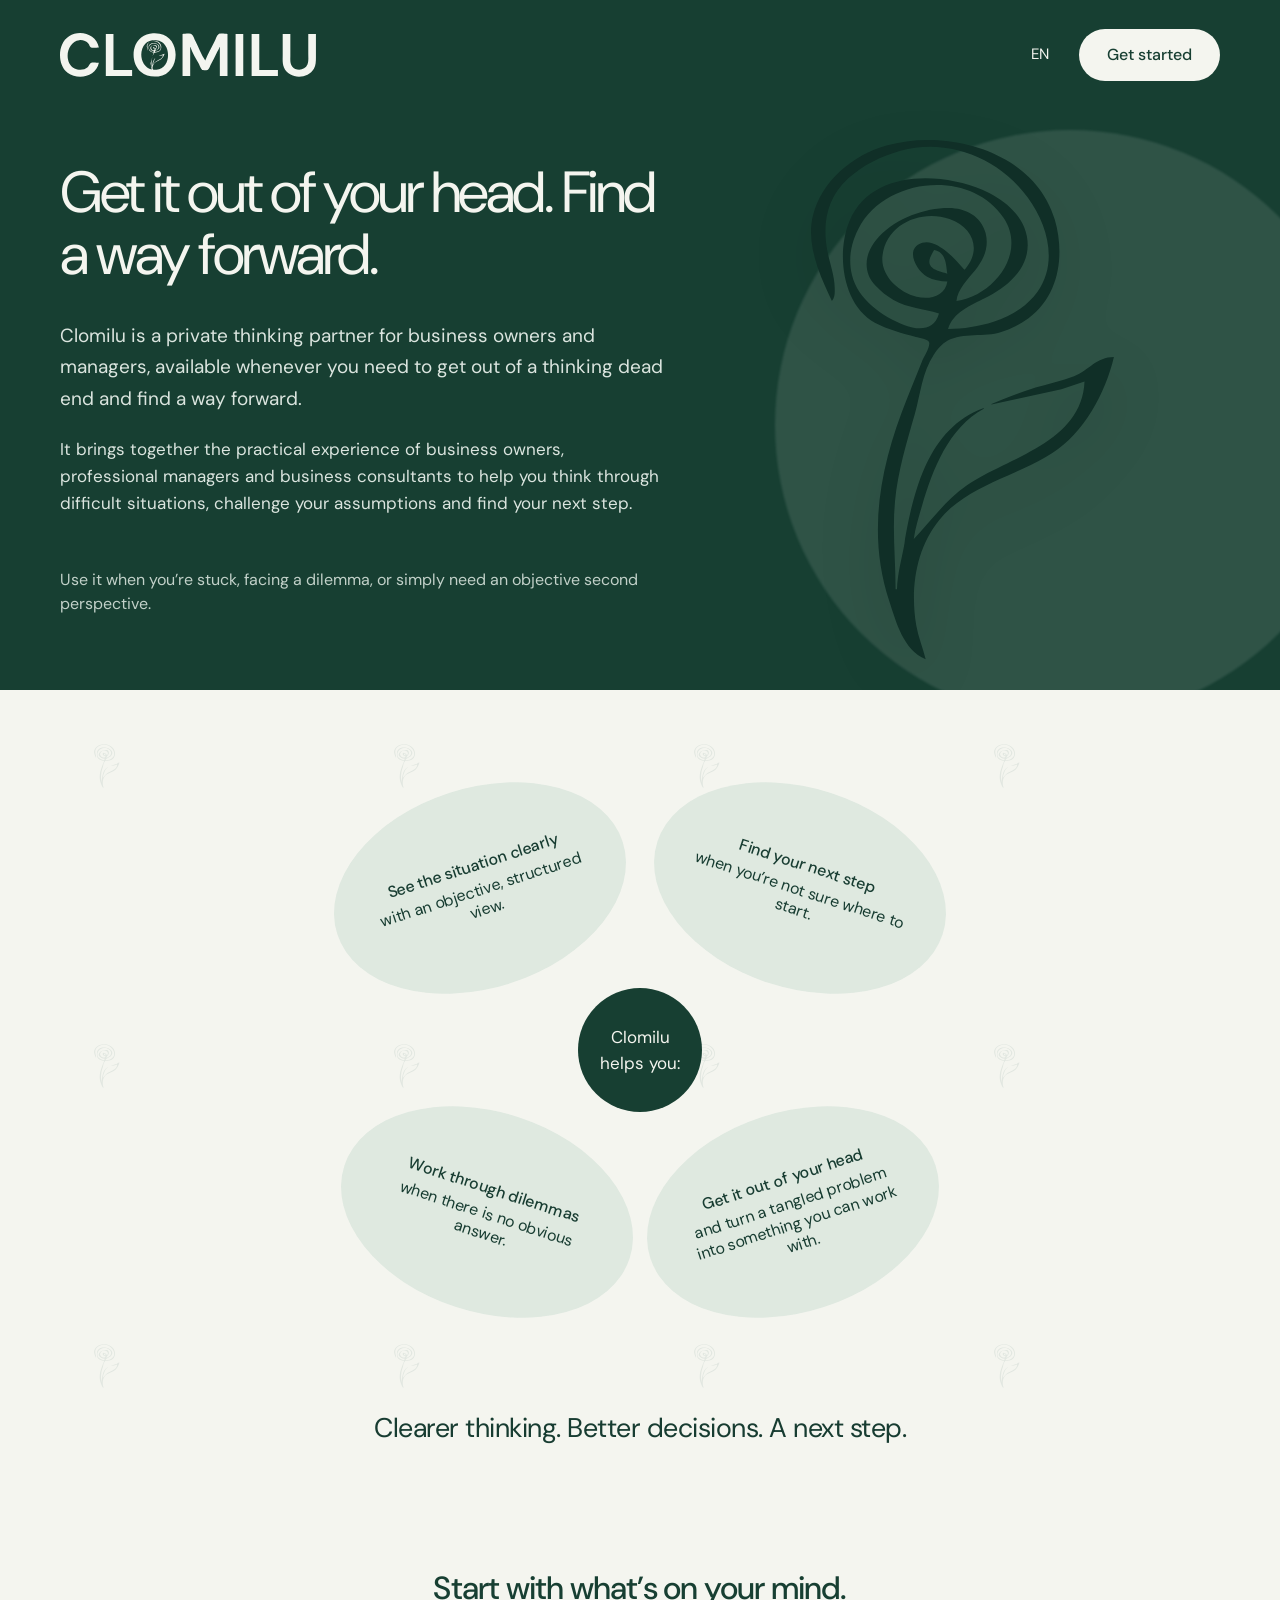
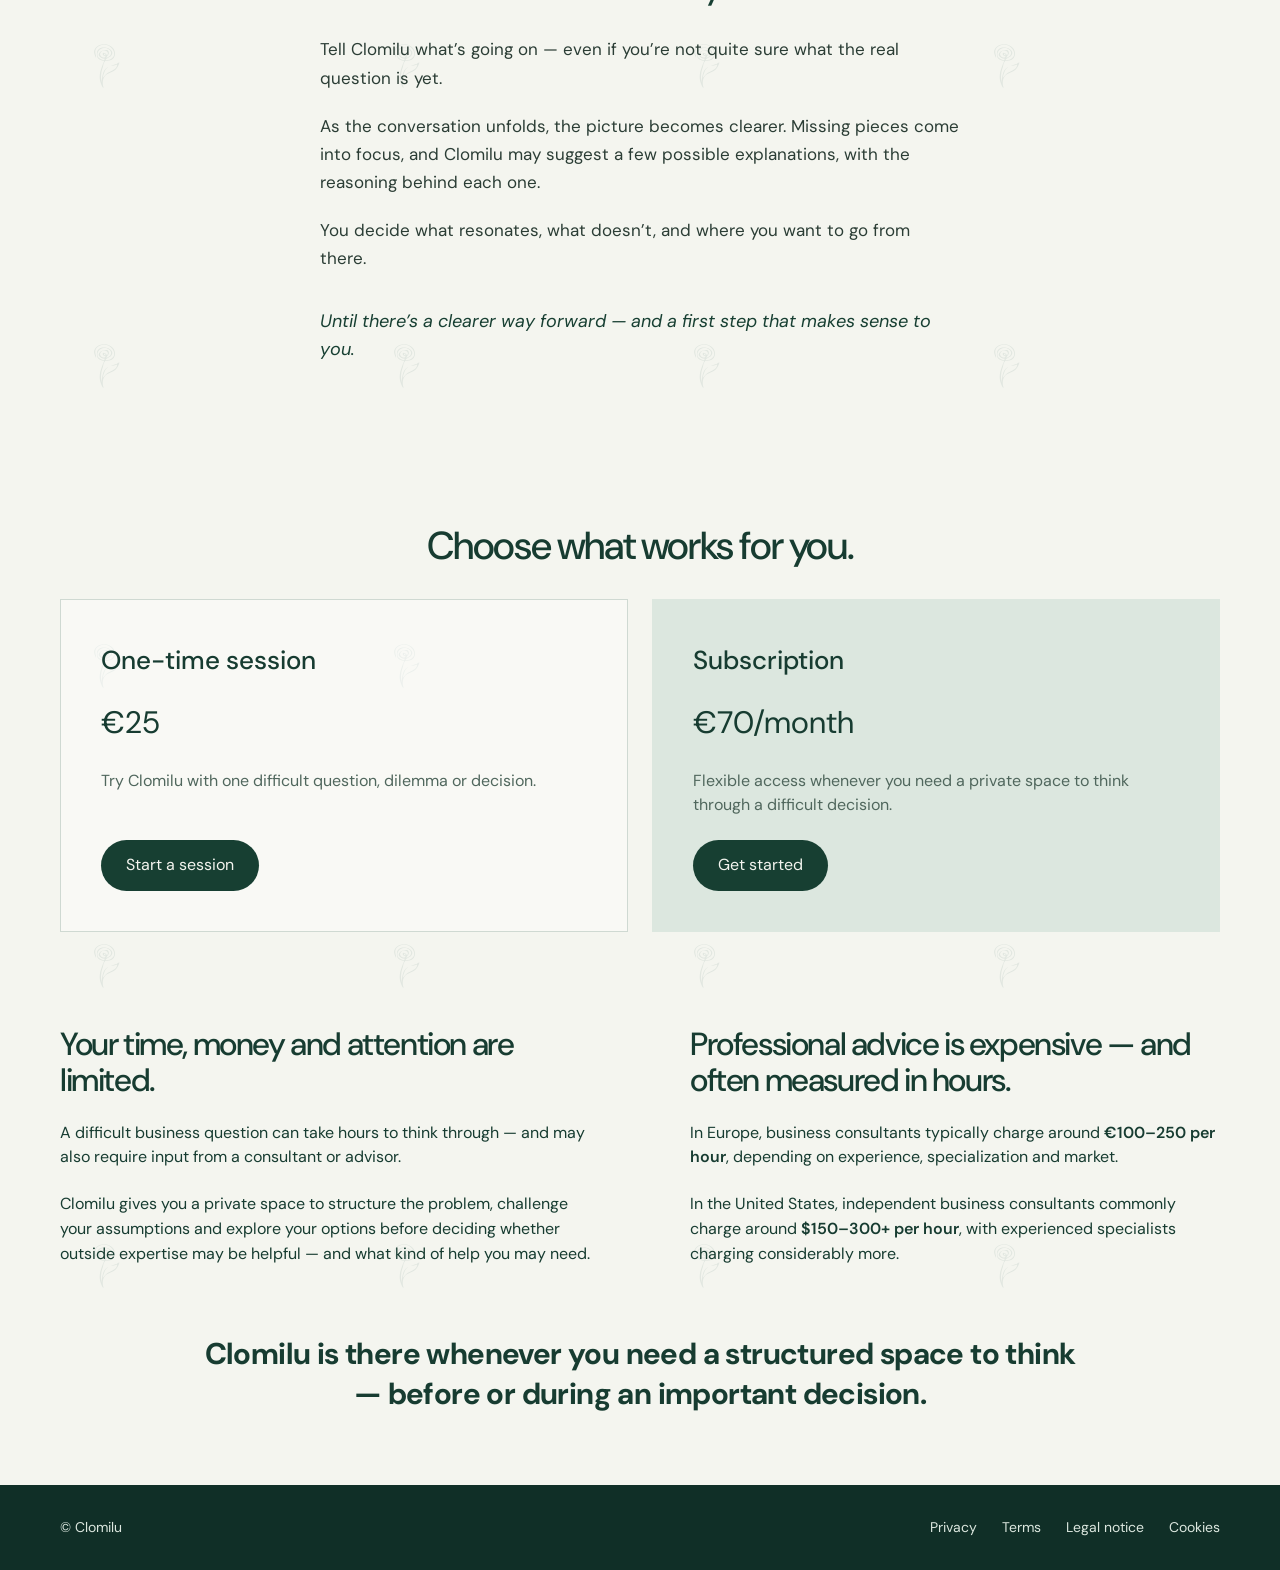
==== index.html @ da3630c1 "Update index.html" ====
<!doctype html>
<html lang="fr">
<head>
<meta charset="utf-8">
<meta name="viewport" content="width=device-width, initial-scale=1">
<title>Clomilu — Sortez-le de votre tête. Trouvez une voie à suivre.</title>
<meta name="description" content="Clomilu est un espace de réflexion privé pour les dirigeants et managers.">
<link rel="stylesheet" href="styles.css">
<script src="supabase.js" defer></script>
<script src="translations.js" defer></script>
<script src="main.js" defer></script>
</head>
<body>

<section class="hero">
  <div class="container">
    <nav>
      <a href="index.html" class="logo" aria-label="Clomilu">
        <img src="logo.svg" alt="Clomilu">
      </a>
      <div class="nav-right">
        <div class="language-switcher">
          <button class="lang-current" type="button" aria-expanded="false" aria-haspopup="true">FR</button>
          <div class="lang-menu">
            <button type="button" data-lang="fr">FR</button>
            <button type="button" data-lang="en">EN</button>
            <button type="button" data-lang="es">ES</button>
            <button type="button" data-lang="ru">RU</button>
          </div>
        </div>
        <a class="cta" href="login.html" data-i18n="nav.cta" data-auth-cta>Commencer</a>
      </div>
    </nav>

    <div class="hero-grid">
      <div class="hero-copy">
        <h1 data-i18n="hero.title">Sortez-le de votre tête.<br>Trouvez une voie à suivre.</h1>
        <p class="lead" data-i18n="hero.lead">Clomilu est un espace de réflexion privé pour les dirigeants et managers, disponible chaque fois que vous avez besoin de sortir d’une impasse et de trouver comment avancer.</p>
        <p class="body" data-i18n="hero.body">Il réunit l’expérience pratique de dirigeants, de managers professionnels et de consultants en entreprise pour vous aider à réfléchir à des situations difficiles, à remettre en question vos hypothèses et à identifier votre prochaine étape.</p>
        <p class="small" data-i18n="hero.small">Utilisez-le lorsque vous êtes bloqué, face à un dilemme ou avez simplement besoin d’un second point de vue objectif.</p>
      </div>
      <div class="hero-art">
        <img class="flower-hero" src="flower-hero.svg" alt="" aria-hidden="true">
      </div>
    </div>
  </div>
</section>

<main class="light">
  <section class="section">
    <div class="container intro-grid">
      <div class="flower-wheel">
        <div class="flower-wheel">
          <div class="center" data-i18n="helps.center">Clomilu <br>vous aide à :</div>
            <div class="petal p1"><strong data-i18n="helps.clear.title">Voir clairement la situation</strong><span data-i18n="helps.clear.text">avec une approche objective et structurée.</span></div>
            <div class="petal p2"><strong data-i18n="helps.next.title">Trouver votre prochaine étape</strong><span data-i18n="helps.next.text">lorsque vous ne savez pas par où commencer.</span></div>
            <div class="petal p3"><strong data-i18n="helps.dilemmas.title">Réfléchir à vos dilemmes</strong><span data-i18n="helps.dilemmas.text">lorsqu’il n’y a pas de réponse évidente.</span></div>
            <div class="petal p4"><strong data-i18n="helps.head.title">Sortir le problème de votre tête</strong><span data-i18n="helps.head.text">et transformer une situation confuse en quelque chose sur lequel vous pouvez travailler.</span></div>
          </div>
    </div>
  </section>

  <div class="container statement">
    <p data-i18n="statement">Une réflexion plus claire. De meilleures décisions. Une prochaine étape.</p>
  </div>

    <section class="section about-product">
    <div class="container">
      <h2 data-i18n="about.title">Commencez par ce que vous avez en tête.</h2>
      <p data-i18n="about.p1">Dites à Clomilu ce qui vous trotte dans la tête — même si vous ne savez pas encore très bien quelle est la vraie question.</p>
      <p data-i18n="about.p2">Au fil de la conversation, la situation devient plus claire. Les éléments qui manquent prennent leur place, et Clomilu peut proposer quelques explications possibles, en vous montrant le raisonnement qui se cache derrière chacune.</p>
      <p data-i18n="about.p3">Vous décidez de ce qui vous parle, de ce qui ne vous parle pas, et de la direction que vous souhaitez prendre.</p>
      <p class="about-final" data-i18n="about.final">Jusqu’à ce qu’une voie plus claire se dessine — avec une première étape qui vous semble juste.</p>
    </div>
  </section>

  <section class="section pricing" id="pricing">
    <div class="container">
      <h2 data-i18n="pricing.title">Choisissez ce qui vous convient.</h2>
      <div class="pricing-grid">
        <article class="plan">
          <h3 data-i18n="pricing.one.title">Session unique</h3>
          <div class="price" data-i18n="pricing.one.price">25 €</div>
          <p data-i18n="pricing.one.text">Essayez Clomilu avec une question, un dilemme ou une décision qui vous préoccupe.</p>
          <a class="button" href="login.html?plan=one-time" data-i18n="pricing.one.button">Commencer un session</a>
        </article>
        <article class="plan featured">
          <h3 data-i18n="pricing.sub.title">Abonnement</h3>
          <div class="price" data-i18n="pricing.sub.price">70 €/mois</div>
          <p data-i18n="pricing.sub.text">Un accès flexible, chaque fois que vous avez besoin d’un espace privé pour réfléchir à une décision difficile.</p>
          <a class="button" href="login.html?plan=subscription" data-i18n="pricing.sub.button">Commencer</a>
        </article>
      </div>
    </div>
  </section>

  <section class="economics">
    <div class="container econ-grid">
      <div class="econ-copy">
        <h2 data-i18n="economics.time.title">Votre temps, votre argent et votre attention sont limités.</h2>
        <p data-i18n="economics.time.p1">Une question professionnelle difficile peut prendre des heures à résoudre — et nécessiter également l’avis d’un consultant ou d’un conseiller.</p>
        <p data-i18n="economics.time.p2">Clomilu vous offre un espace privé pour structurer le problème, remettre en question vos hypothèses et explorer vos options avant de décider si une expertise extérieure peut être utile — et de quel type d’aide vous pourriez avoir besoin.</p>
      </div>
      <div class="econ-copy">
        <h2 data-i18n="economics.advice.title">Les conseils professionnels sont coûteux — et souvent facturés à l’heure.</h2>
        <p data-i18n="economics.advice.p1">En Europe, les consultants en entreprise facturent généralement entre <strong>100 et 250 € de l’heure</strong>, selon leur expérience, leur spécialisation et leur marché.</p>
        <p data-i18n="economics.advice.p2">Aux États-Unis, les consultants indépendants facturent couramment <strong>150 à 300 $ ou plus de l’heure</strong>, les spécialistes expérimentés pouvant pratiquer des tarifs sensiblement plus élevés.</p>
      </div>
    </div>
  </section>

  <div class="container closing-statement">
    <p><strong data-i18n="closing">Clomilu est là chaque fois que vous avez besoin d’un espace structuré pour réfléchir — avant ou pendant une décision importante.</strong></p>
  </div>
</main>

<footer>
  <div class="container footer-row">
    <div>© Clomilu</div>
    <div class="footer-links">
      <a href="privacy.html" data-i18n="footer.privacy">Confidentialité</a>
      <a href="terms.html" data-i18n="footer.terms">Conditions</a>
      <a href="legal.html" data-i18n="footer.legal">Mentions légales</a>
      <a href="cookies.html" data-i18n="footer.cookies">Cookies</a>
</div>
  </div>
</footer>

</body>
</html>
---- styles.css ----
@import url('https://fonts.googleapis.com/css2?family=DM+Sans:wght@400;500;600&display=swap');

:root{
  --forest:#173f32;
  --forest-deep:#102f27;
  --ink:#173c31;
  --muted:#61776d;
  --paper:#f4f5ef;
  --soft:#dce7df;
  --line:#cfd9d2;
  --white:#fff;
}

*{box-sizing:border-box}
html{scroll-behavior:smooth}
body{
  margin:0;
  color:var(--ink);
  background:var(--paper);
  font-family:"DM Sans",system-ui,sans-serif;
  font-size:16px;
  line-height:1.55;
}
a{color:inherit;text-decoration:none}
.container{width:min(1160px,calc(100% - 64px));margin:auto}

/* ---- Фоновый принт из цветочков ---- */
.light{
  position:relative;
  overflow:hidden;
}
.light:before{
  content:"";
  position:absolute; inset:0;
  pointer-events:none;
  opacity:.5;
  background-image:url("flower-pattern.svg");
  background-repeat:repeat;
  background-size:300px 300px;
  background-position:0 0;
}
.light > *{position:relative;z-index:1}

/* ---- HERO ---- */
.hero{
  min-height:690px;
  color:#f4f5ef;
  background:var(--forest);
  position:relative;
  overflow:hidden;
}
.hero:after{
  content:"";
  position:absolute;
  width:590px;height:590px;
  right:-85px;top:130px;
  border-radius:50%;
  background:rgba(220,231,223,.12);
  filter:blur(1px);
}

nav{
  height:110px;
  display:flex;
  align-items:center;
  justify-content:space-between;
}

/* ---- Логотип (PNG) ---- */
.logo{
  display:inline-flex;
  align-items:center;
  height:44px;                        
}
.logo img{
  height:100%;
  width:auto;
  display:block;
}

.nav-right{display:flex;align-items:center;gap:28px}
.language-switcher{position:relative}
.lang-current{
  border:0;
  background:transparent;
  color:inherit;
  font:inherit;
  font-size:15px;
  padding:6px 2px;
  cursor:pointer;
}
.lang-menu{
  position:absolute;
  right:0;
  top:calc(100% + 8px);
  display:none;
  min-width:64px;
  padding:4px;
  border:1px solid var(--line);
  border-radius:10px;
  background:var(--white);
  color:var(--forest);
  box-shadow:0 8px 24px rgba(0,0,0,.10);
  z-index:20;
}
.lang-menu.open{display:flex;flex-direction:column}
.lang-menu button{
  border:0;
  background:transparent;
  color:inherit;
  font:inherit;
  font-size:13px;
  padding:7px 10px;
  border-radius:7px;
  cursor:pointer;
  text-align:center;
}
.lang-menu button:hover{background:var(--soft)}
.cta{
  display:inline-flex;
  align-items:center;
  justify-content:center;
  padding:14px 28px;
  border-radius:999px;
  background:#f4f5ef;
  color:var(--forest);
  font-weight:500;
  border:0;
}

/* ---- Hero grid: цветок не выше текстового блока ---- */
.hero-grid{
  min-height:580px;
  display:grid;
  grid-template-columns:1.08fr .92fr;
  align-items:stretch;                /* ← колонки равны по высоте */
  gap:40px;
  position:relative;
  z-index:2;
}
.hero-copy{
  display:flex;
  flex-direction:column;
  justify-content:center;             /* текст по центру по вертикали */
}
.hero-copy h1{
  max-width:690px;
  margin:0 0 34px;
  font-size:58px;
  line-height:1.08;
  letter-spacing:-2.5px;
  font-weight:400;
}
.hero-copy .lead{
  max-width:610px;
  font-size:19px;
  line-height:1.65;
  color:#dbe5df;
}
.hero-copy .body{
  max-width:610px;
  font-size:17px;
  line-height:1.6;
  color:#dbe5df;
  margin-top:0;
}
.hero-copy .small{
  margin-top:28px;
  font-size:16px;
  color:#c2d1c9;
}
.hero-art{
  display:flex;
  align-items:center;
  justify-content:center;
  height:100%;
  min-height:0;
}
.flower-hero{
  height:100%;
  max-height:520px;
  max-width:340px;        /* ← важно: контролирует и ширину */
  width:auto;
  display:block;
  filter:drop-shadow(0 20px 30px rgba(0,0,0,.12));
  object-fit:contain;
}

/* ---- CONTENT ---- */
.section{padding:50px 0}
.intro-grid{
  display:flex;
  flex-direction:column;
  align-items:center;
  gap:34px;
}
h2{
  margin:0 0 22px;
  font-size:39px;
  line-height:1.12;
  letter-spacing:-1.4px;
  font-weight:500;
}
p{margin:0 0 22px}
.intro-copy{display:none}
.intro-copy .body{font-size:17px}

.flower-wheel{
  width:min(620px,100%);
  aspect-ratio:1;
  margin:auto;
  position:relative;
}
.flower-wheel .center{
  position:absolute;left:50%;top:50%;
  transform:translate(-50%,-50%);
  width:124px;height:124px;border-radius:50%;
  background:var(--forest);color:#f4f5ef;
  display:flex;align-items:center;justify-content:center;
  text-align:center;font-size:17px;
}
.petal{
  position:absolute;
  width:300px;height:200px;
  border-radius:60% 60% 60% 60%;
  background:rgba(220,231,223,.88);
  padding:26px 34px;
  display:flex;
  flex-direction:column;
  justify-content:center;    /* вертикальное центрирование */
  align-items:center;        /* ← ДОБАВИТЬ: горизонтальное центрирование */
  text-align:center;
  font-size:16px;line-height:1.3;
}
.petal strong{font-weight:500;margin-bottom:4px}
.p1{left:0;top:48px;transform:rotate(-18deg)}
.p2{right:0;top:48px;transform:rotate(18deg)}
.p3{left:7px;bottom:48px;transform:rotate(18deg)}
.p4{right:7px;bottom:48px;transform:rotate(-18deg)}

.statement{
  text-align:center;
  padding:0 0 42px;
}
.statement p{
  font-size:27px;
  line-height:1.3;
  letter-spacing:-.5px;
}
.closing-statement{
  text-align:center;
  padding:0 0 70px;
}
.closing-statement p{
  max-width:900px;
  margin:0 auto;
  font-size:30px;
  line-height:1.35;
  letter-spacing:-.6px;
}

/* ---- PRICING ---- */
.pricing h2{margin-bottom:32px; text-align:center;}
.pricing-grid{
  display:grid;
  grid-template-columns:1fr 1fr;
  gap:24px;
}
.plan{
  padding:40px;
  border:1px solid var(--line);
  background:rgba(255,255,255,.38);
  min-height:300px;
  display:flex;flex-direction:column;
}
.plan.featured{background:var(--soft);border-color:transparent}
.plan h3{font-size:26px;font-weight:500;margin:0 0 18px}
.price{font-size:31px;margin-bottom:22px}
.plan p{max-width:440px;color:#50675d}
.plan .button{
  margin-top:auto;
  align-self:flex-start;
  padding:13px 25px;
  border-radius:999px;
  background:var(--forest);
  color:#f4f5ef;
}

/* ---- ECONOMICS ---- */
.economics{
  padding-top:45px;
  padding-bottom:45px;
}
.econ-grid{
  display:grid;
  grid-template-columns:1fr 1fr;
  gap:100px;
}
.econ-copy{max-width:560px}
.econ-copy h2{font-size:32px}
.econ-copy p{font-size:16px}
.econ-copy strong{font-weight:600}

/* ---- FOOTER ---- */
footer{
  background:var(--forest-deep);
  color:#dce7df;
  padding:32px 0;
  font-size:14px;
}
.footer-row{display:flex;justify-content:space-between;gap:30px}
.footer-links{display:flex;gap:25px}

/* ---- RESPONSIVE ---- */
@media(max-width:800px){
  .container{width:min(100% - 36px,600px)}
  nav{height:88px}
  .logo{height:36px}
  .hero{min-height:560px}
  .hero-grid,.intro-grid,.pricing-grid,.econ-grid{grid-template-columns:1fr;gap:55px}
  .hero-grid{padding:55px 0 80px;align-items:start;position:relative;gap:0}
  .hero-copy{position:relative;z-index:1}
  .hero-copy h1{font-size:44px;letter-spacing:-1.8px}
  .hero-copy .lead{font-size:17px}
  .hero-art{
    position:absolute;
    inset:0;
    height:100%;
    min-height:0;
    z-index:0;
    display:flex;
    align-items:flex-end;
    justify-content:flex-end;
    pointer-events:none;
  }
  .flower-hero{
    height:80%;
    max-height:none;
    max-width:70%;
    width:auto;
    filter:none;
    object-fit:contain;
  }
  .section{padding:75px 0}
  h2{font-size:32px}
  .flower-wheel{max-width:460px}
  .petal{width:180px;height:125px;font-size:14px;padding:18px 20px}
  .flower-wheel .center{width:98px;height:98px}
  .statement{padding-bottom:75px}
  .statement p{font-size:23px}
  .closing-statement{padding-bottom:40px}
  .closing-statement p{font-size:24px}
  .footer-row{flex-direction:column}
}
@media(max-width:700px){
  /* ---- Ромашка превращается в вертикальный столбик ---- */
  .flower-wheel{
    position:static;
    width:100%;
    max-width:none;
    aspect-ratio:auto;
    display:flex;
    flex-direction:column;
    gap:12px;
    transform:none;
  }

  /* Центральный круг — плашка сверху */
  .flower-wheel .center{
    position:static;
    transform:none;
    width:100%;
    height:auto;
    border-radius:14px;
    padding:16px 20px;
    font-size:16px;
    line-height:1.3;
    margin-bottom:6px;
    text-align:center;
  }
  .flower-wheel .center br{
    display:none;   /* убираем перенос: «Clomilu помогает:» в одну строку */
  }

  /* Лепестки — карточки друг под другом */
  .petal{
    position:static;
    width:100%;
    height:auto;
    min-height:auto;
    left:auto;
    right:auto;
    top:auto;
    bottom:auto;
    transform:none;
    border-radius:14px;
    padding:18px 20px;
    font-size:15px;
    line-height:1.45;
    text-align:left;
    align-items:flex-start;
  }
  .petal strong{
    font-size:15px;
    font-weight:600;
    margin-bottom:6px;
    display:block;
  }
  .petal span{
    font-size:14px;
    line-height:1.5;
    color:#3a4f45;
  }
}
@media(max-width:520px){
  .nav-right{gap:12px}
  .logo{height:32px}
  .hero-copy h1{font-size:39px}
}
/* ---- LEGAL PAGES ---- */
.legal-page{
  background:var(--paper);
  min-height:100vh;
  display:flex;
  flex-direction:column;
}
.legal-page main{
  flex:1;
}
.legal-page .legal-header{
  background:var(--forest);
  color:#f4f5ef;
}
.legal-page .legal-header nav{
  height:88px;
  display:flex;
  align-items:center;
  justify-content:space-between;
}
.legal-page .legal-header .logo{
  height:38px;
  display:inline-flex;
  align-items:center;
}
.legal-page .legal-header .logo img{
  height:100%;
  width:auto;
  display:block;
}
.legal-page .legal-header .back{
  font-size:15px;
  color:#dbe5df;
  padding:6px 0;
  transition:color .15s ease;
}
.legal-page .legal-header .back:hover{
  color:#f4f5ef;
}

.legal-page main{
  padding:80px 0 100px;
}
.legal-doc{
  max-width:760px;
  margin:0 auto;
}
.legal-doc h1{
  margin:0 0 12px;
  font-size:36px;
  line-height:1.15;
  letter-spacing:-1.2px;
  font-weight:500;
  color:var(--forest);
  text-align:center;
}
.legal-doc .legal-date{
  margin:0 0 48px;
  font-size:14px;
  color:var(--muted);
  text-align:center;
}
.legal-doc h2{
  margin:40px 0 14px;
  font-size:22px;
  line-height:1.25;
  letter-spacing:-.4px;
  font-weight:500;
  color:var(--forest);
  text-align:left;
}
.legal-doc h3{
  margin:28px 0 12px;
  font-size:17px;
  line-height:1.3;
  font-weight:600;
  color:var(--forest);
  text-align:left;
}
.legal-doc p,
.legal-doc li{
  font-size:16px;
  line-height:1.7;
  color:#2b3d35;
  text-align:justify;
  hyphens:auto;
  -webkit-hyphens:auto;
}
.legal-doc p{
  margin:0 0 18px;
}
.legal-doc ul,
.legal-doc ol{
  margin:0 0 18px;
  padding-left:22px;
}
.legal-doc li{
  margin:0 0 8px;
}
.legal-doc a{
  color:var(--forest);
  text-decoration:underline;
}
.legal-doc strong{font-weight:600;color:var(--forest)}
.legal-doc .placeholder{
  color:var(--muted);
  font-style:italic;
}

@media(max-width:800px){
  .legal-page main{padding:50px 0 70px}
  .legal-doc h1{font-size:28px;letter-spacing:-.8px}
  .legal-doc h2{font-size:20px;margin-top:32px}
  .legal-doc h3{font-size:16px;margin-top:22px}
  .legal-doc p,
  .legal-doc li{font-size:15px;line-height:1.65}
}
/* ---- AUTH PAGES (login, signup, reset) ---- */
.auth-page{
  background:var(--forest);
  color:var(--paper);
  min-height:100vh;
  display:flex;
  flex-direction:column;
}

.auth-header{
  position:relative;
  z-index:2;
}
.auth-header nav{
  height:88px;
  display:flex;
  align-items:center;
  justify-content:space-between;
}
.auth-header .logo{
  display:inline-flex;
  align-items:center;
  height:38px;
}
.auth-header .logo img{
  height:100%;
  width:auto;
  display:block;
}
.auth-header .nav-right{
  display:flex;
  align-items:center;
  gap:24px;
}
.auth-header .back{
  font-size:15px;
  color:#DCE7DF;
  transition:color .15s ease;
}
.auth-header .back:hover{
  color:#f4f5ef;
}

.auth-main{
  position:relative;
  flex:1;
  display:flex;
  align-items:center;
  justify-content:center;
  padding:40px 0 60px;
}

/* Декоративный цветок справа от центра */
.auth-flower{
  position:absolute;
  right:5%;
  top:50%;
  transform:translateY(-50%);
  height:80%;
  max-height:620px;
  width:auto;
  pointer-events:none;
  z-index:1;
}

/* Карточка по центру */
.auth-card{
  position:relative;
  z-index:2;
  width:min(420px,100% - 48px);
  background:#f4f5ef;
  color:#102f27;
  border-radius:20px;
  padding:36px 32px 32px;
  box-shadow:0 30px 60px rgba(16,47,39,.35);
}

/* Табы */
.auth-tabs{
  display:grid;
  grid-template-columns:1fr 1fr;
  gap:6px;
  padding:6px;
  background:#DCE7DF;
  border-radius:12px;
  margin-bottom:26px;
}
.auth-tab{
  border:0;
  background:transparent;
  font:inherit;
  font-size:14px;
  font-weight:500;
  color:#61776d;
  padding:10px 12px;
  border-radius:8px;
  cursor:pointer;
  transition:all .15s ease;
}
.auth-tab:hover{
  color:#173f32;
}
.auth-tab.is-active{
  background:#f4f5ef;
  color:#173f32;
  box-shadow:0 1px 3px rgba(0,0,0,.06);
}

/* Формы */
.auth-panel{
  display:flex;
  flex-direction:column;
  gap:18px;
  margin:0;
}
.auth-panel[hidden]{display:none}

.auth-field{
  display:flex;
  flex-direction:column;
  gap:6px;
}
.auth-field label{
  font-size:14px;
  font-weight:500;
  color:#173f32;
}
.auth-field input{
  font:inherit;
  font-size:15px;
  padding:12px 14px;
  border-radius:10px;
  border:1px solid #cfd9d2;
  background:#fff;
  color:#102f27;
  transition:border-color .15s ease, box-shadow .15s ease;
}
.auth-field input:focus{
  outline:none;
  border-color:#173f32;
  box-shadow:0 0 0 3px rgba(23,63,50,.15);
}
.auth-field input::placeholder{
  color:#61776d;
  opacity:.7;
}

.auth-submit{
  margin-top:6px;
  padding:14px 20px;
  border:0;
  border-radius:999px;
  background:#173f32;
  color:#f4f5ef;
  font:inherit;
  font-size:15px;
  font-weight:500;
  cursor:pointer;
  transition:background .15s ease;
}
.auth-submit:hover{
  background:#102f27;
}
.auth-submit{
  margin-top:6px;
  padding:14px 20px;
  border:0;
  border-radius:999px;
  background:#173F32;
  color:#F4F5EF;
  font:inherit;
  font-size:15px;
  font-weight:500;
  cursor:pointer;
  transition:background .15s ease;
}
.auth-submit:not(:disabled):hover{
  background:#102F27;
}
.auth-submit:disabled,
.auth-submit[disabled]{
  background:#CFD9D2;
  color:#61776D;
  cursor:not-allowed;
  opacity:1;
  box-shadow:none;
}
.auth-forgot{
  margin:0;
  text-align:center;
  font-size:14px;
}
.auth-forgot a{
  color:#61776d;
  text-decoration:underline;
}
.auth-forgot a:hover{
  color:#173f32;
}

/* Футер */
.auth-footer{
  position:relative;
  z-index:2;
  padding:24px 0;
  font-size:13px;
  color:#61776D;
}
.auth-footer .footer-row{
  display:flex;
  justify-content:space-between;
  gap:24px;
}
.auth-footer .footer-links{
  display:flex;
  gap:20px;
}
.auth-footer a{
  color:#61776D;
  transition:color .15s ease;
}
.auth-footer a:hover{
  color:#f4f5ef;
}

/* ---- AUTH RESPONSIVE ---- */
@media(max-width:800px){
  .auth-flower{
    right:-10%;
    height:60%;
    opacity:.35;
  }
  .auth-card{
    padding:28px 24px 24px;
  }
  .auth-header nav{height:72px}
  .auth-header .logo{height:32px}
  .auth-header .nav-right{gap:16px}
  .auth-footer .footer-row{
    flex-direction:column;
    text-align:center;
  }
}

@media(max-width:520px){
  .auth-flower{display:none}
  .auth-card{
    padding:24px 20px;
    border-radius:16px;
  }
  .auth-tab{font-size:13px;padding:9px 8px}
}
/* Заголовок и описание на странице reset */
.auth-title{
  margin:0 0 8px;
  font-size:22px;
  line-height:1.25;
  font-weight:500;
  letter-spacing:-.4px;
  color:#173F32;
  text-align:center;
}
.auth-description{
  margin:0 0 24px;
  font-size:14px;
  line-height:1.5;
  color:#61776D;
  text-align:center;
}

/* Зарезервированное место под капчу (Turnstile, reCAPTCHA) */
.auth-captcha{
  display:flex;
  justify-content:center;
  min-height:0;
  margin:0;
}

/* Сообщение об успехе после отправки формы */
.auth-message{
  margin:0;
  padding:12px 16px;
  border-radius:10px;
  background:#DCE7DF;
  color:#173F32;
  font-size:14px;
  line-height:1.5;
  text-align:center;
}
.auth-message[hidden]{
  display:none;
}

/* ---- CHECKOUT ---- */
.auth-card--wide{
  width:min(720px,100% - 48px);
}

.checkout-form{
  display:flex;
  flex-direction:column;
  gap:22px;
  margin:0;
}

.checkout-plans{
  display:grid;
  grid-template-columns:1fr 1fr;
  gap:14px;
}

.checkout-plan{
  display:block;
  position:relative;
  cursor:pointer;
}

.checkout-plan input[type="radio"]{
  position:absolute;
  opacity:0;
  pointer-events:none;
}

.checkout-plan__body{
  padding:20px 20px 18px;
  border-radius:14px;
  border:2px solid #CFD9D2;
  background:#FFFFFF;
  transition:border-color .15s ease, background .15s ease, box-shadow .15s ease;
}

.checkout-plan:hover .checkout-plan__body{
  border-color:#DCE7DF;
}

.checkout-plan input[type="radio"]:checked + .checkout-plan__body{
  border-color:#173F32;
  background:#F4F5EF;
  box-shadow:0 0 0 3px rgba(23,63,50,.10);
}

.checkout-plan__head{
  display:flex;
  justify-content:space-between;
  align-items:baseline;
  gap:12px;
  margin-bottom:10px;
}

.checkout-plan__title{
  font-size:16px;
  font-weight:600;
  color:#102F27;
}

.checkout-plan__price{
  font-size:18px;
  font-weight:600;
  color:#173F32;
  white-space:nowrap;
}

.checkout-plan__text{
  margin:0;
  font-size:13px;
  line-height:1.45;
  color:#61776D;
}

.checkout-secure{
  margin:0;
  text-align:center;
  font-size:13px;
  color:#61776D;
}
.checkout-secure strong{
  font-weight:600;
  color:#173F32;
}

@media(max-width:640px){
  .checkout-plans{
    grid-template-columns:1fr;
  }
  .auth-card--wide{
    width:min(480px,100% - 32px);
  }
}

/* ---- ABOUT PRODUCT (описание на главной) ---- */
.about-product{
  padding:60px 0 90px;
}
.about-product .container{
  max-width:640px;      /* узкая колонка — весь блок компактный */
}
.about-product h2{
  margin:0 0 28px;
  text-align:center;    /* ← только заголовок по центру */
  font-size:32px;
  line-height:1.2;
  letter-spacing:-.8px;
  font-weight:500;
  color:var(--forest);
}
.about-product p{
  margin:0 0 20px;
  font-size:17px;
  line-height:1.65;
  color:#2b3d35;
  text-align:left;      /* ← абзацы по левому краю */
}
.about-product .about-final{
  margin-top:36px;
  font-style:italic;
  font-size:18px;
  line-height:1.55;
  color:var(--forest);
  text-align:left;
}

@media(max-width:800px){
  .about-product{
    padding:50px 0 70px;
  }
  .about-product h2{
    font-size:26px;
    margin-bottom:22px;
  }
  .about-product p{
    font-size:16px;
  }
  .about-product .about-final{
    font-size:16px;
    margin-top:26px;
  }
}
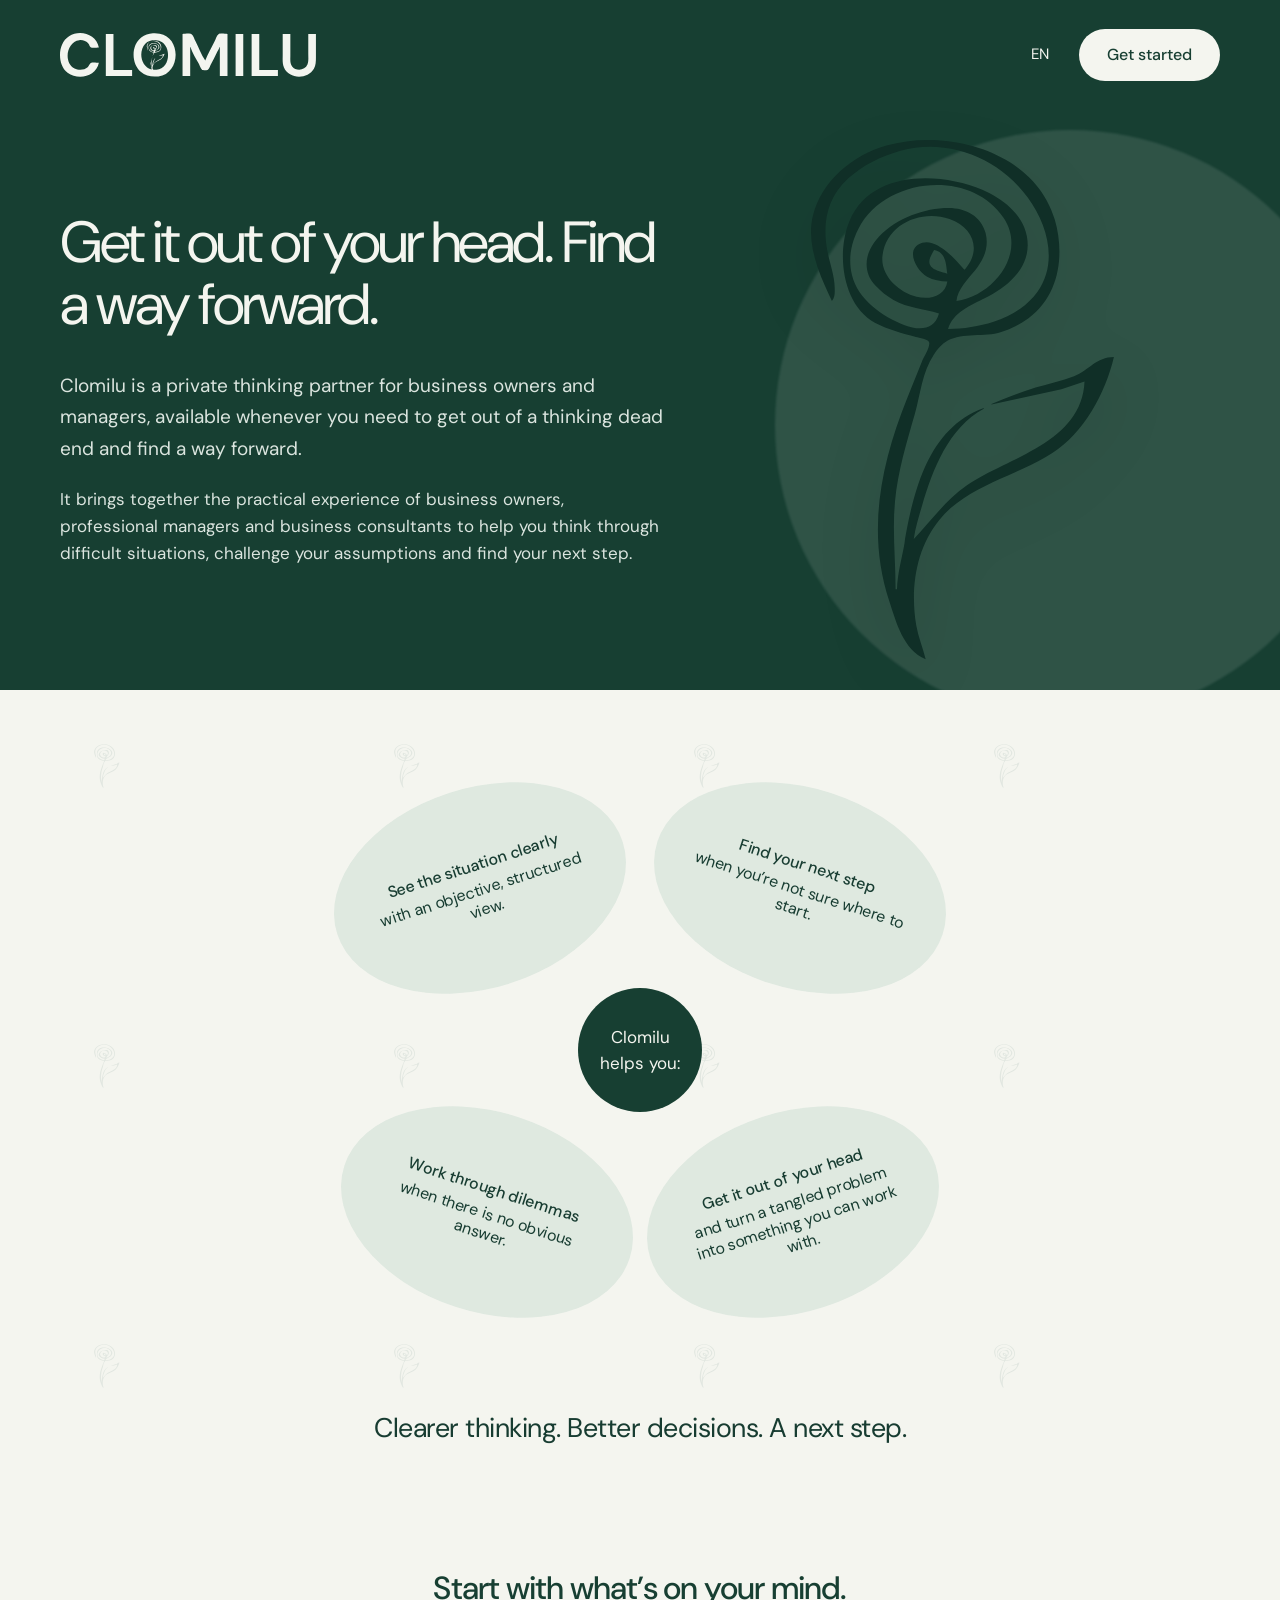
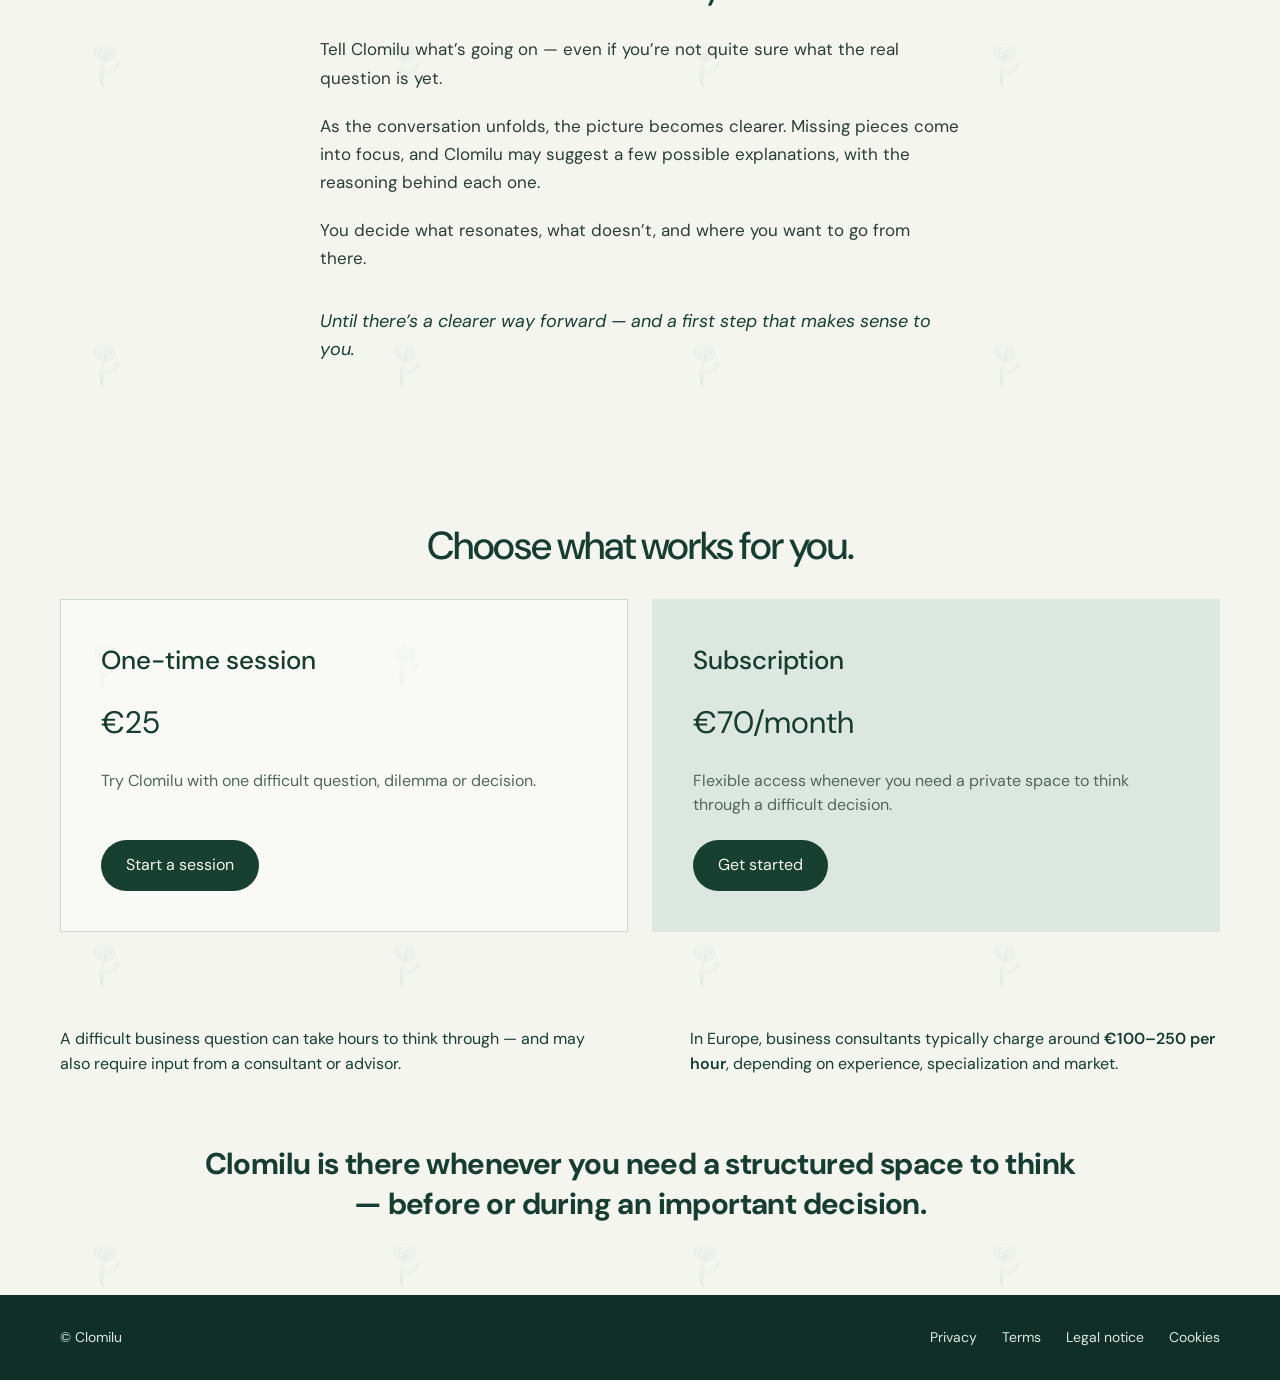
==== commit cd57195a: "Revise content for clarity and structure in index.html" ====
--- a/index.html
+++ b/index.html
@@ -35,9 +35,8 @@
     <div class="hero-grid">
       <div class="hero-copy">
         <h1 data-i18n="hero.title">Sortez-le de votre tête.<br>Trouvez une voie à suivre.</h1>
-        <p class="lead" data-i18n="hero.lead">Clomilu est un espace de réflexion privé pour les dirigeants et managers, disponible chaque fois que vous avez besoin de sortir d’une impasse et de trouver comment avancer.</p>
-        <p class="body" data-i18n="hero.body">Il réunit l’expérience pratique de dirigeants, de managers professionnels et de consultants en entreprise pour vous aider à réfléchir à des situations difficiles, à remettre en question vos hypothèses et à identifier votre prochaine étape.</p>
-        <p class="small" data-i18n="hero.small">Utilisez-le lorsque vous êtes bloqué, face à un dilemme ou avez simplement besoin d’un second point de vue objectif.</p>
+        <p class="lead" data-i18n="hero.lead">Clomilu aide les propriétaires d'entreprise et les managers à faire face à des situations complexes. C'est un espace personnel de réflexion, accessible à tout moment lorsque vous avez besoin de clarté.</p>
+        <p class="body" data-i18n="hero.body">Basé sur l'expérience pratique de chefs d'entreprise et de consultants, Clomilu vous aide à structurer vos idées, à remettre en question vos hypothèses et à trouver la prochaine étape.</p>
       </div>
       <div class="hero-art">
         <img class="flower-hero" src="flower-hero.svg" alt="" aria-hidden="true">
@@ -52,10 +51,10 @@
       <div class="flower-wheel">
         <div class="flower-wheel">
           <div class="center" data-i18n="helps.center">Clomilu <br>vous aide à :</div>
-            <div class="petal p1"><strong data-i18n="helps.clear.title">Voir clairement la situation</strong><span data-i18n="helps.clear.text">avec une approche objective et structurée.</span></div>
-            <div class="petal p2"><strong data-i18n="helps.next.title">Trouver votre prochaine étape</strong><span data-i18n="helps.next.text">lorsque vous ne savez pas par où commencer.</span></div>
-            <div class="petal p3"><strong data-i18n="helps.dilemmas.title">Réfléchir à vos dilemmes</strong><span data-i18n="helps.dilemmas.text">lorsqu’il n’y a pas de réponse évidente.</span></div>
-            <div class="petal p4"><strong data-i18n="helps.head.title">Sortir le problème de votre tête</strong><span data-i18n="helps.head.text">et transformer une situation confuse en quelque chose sur lequel vous pouvez travailler.</span></div>
+            <div class="petal p1"><strong data-i18n="helps.clear.title">Voir la situation plus clairement.</strong><span data-i18n="helps.clear.text">Une approche structurée aide à séparer les faits des émotions et à voir l'ensemble du tableau.</span></div>
+            <div class="petal p2"><strong data-i18n="helps.next.title">Trouver la prochaine étape.</strong><span data-i18n="helps.next.text">Comprendre par où commencer quand il n'y a pas de réponse évidente.</span></div>
+            <div class="petal p3"><strong data-i18n="helps.dilemmas.title">Tester vos hypothèses.</strong><span data-i18n="helps.dilemmas.text">Regarder la situation avec objectivité et remarquer ce qui avait pu vous échapper.</span></div>
+            <div class="petal p4"><strong data-i18n="helps.head.title">Mettre de l'ordre dans vos idées.</strong><span data-i18n="helps.head.text">Transformer une situation confuse en une tâche concrète avec laquelle vous pouvez avancer.</span></div>
           </div>
     </div>
   </section>
@@ -81,13 +80,13 @@
         <article class="plan">
           <h3 data-i18n="pricing.one.title">Session unique</h3>
           <div class="price" data-i18n="pricing.one.price">25 €</div>
-          <p data-i18n="pricing.one.text">Essayez Clomilu avec une question, un dilemme ou une décision qui vous préoccupe.</p>
+          <p data-i18n="pricing.one.text">Une session.<br>Essayez Clomilu pour analyser une situation et trouver votre prochaine étape.</p>
           <a class="button" href="login.html?plan=one-time" data-i18n="pricing.one.button">Commencer un session</a>
         </article>
         <article class="plan featured">
           <h3 data-i18n="pricing.sub.title">Abonnement</h3>
           <div class="price" data-i18n="pricing.sub.price">70 €/mois</div>
-          <p data-i18n="pricing.sub.text">Un accès flexible, chaque fois que vous avez besoin d’un espace privé pour réfléchir à une décision difficile.</p>
+          <p data-i18n="pricing.sub.text">Accès régulier.<br>Un espace personnel de réflexion lorsque vous devez prendre des décisions importantes. Sessions illimitées.</p>
           <a class="button" href="login.html?plan=subscription" data-i18n="pricing.sub.button">Commencer</a>
         </article>
       </div>
@@ -97,14 +96,10 @@
   <section class="economics">
     <div class="container econ-grid">
       <div class="econ-copy">
-        <h2 data-i18n="economics.time.title">Votre temps, votre argent et votre attention sont limités.</h2>
-        <p data-i18n="economics.time.p1">Une question professionnelle difficile peut prendre des heures à résoudre — et nécessiter également l’avis d’un consultant ou d’un conseiller.</p>
-        <p data-i18n="economics.time.p2">Clomilu vous offre un espace privé pour structurer le problème, remettre en question vos hypothèses et explorer vos options avant de décider si une expertise extérieure peut être utile — et de quel type d’aide vous pourriez avoir besoin.</p>
+        <p data-i18n="economics.time.p1">Réfléchir à une question importante prend des heures. Dans ces moments-là, on a souvent besoin d'un interlocuteur pour nous aider à structurer nos pensées. C'est précisément pour cela que Clomilu a été créé : il aide à décomposer la situation et à tester ses hypothèses — avant de décider si l'on a besoin d'une expertise externe.</p>
       </div>
       <div class="econ-copy">
-        <h2 data-i18n="economics.advice.title">Les conseils professionnels sont coûteux — et souvent facturés à l’heure.</h2>
-        <p data-i18n="economics.advice.p1">En Europe, les consultants en entreprise facturent généralement entre <strong>100 et 250 € de l’heure</strong>, selon leur expérience, leur spécialisation et leur marché.</p>
-        <p data-i18n="economics.advice.p2">Aux États-Unis, les consultants indépendants facturent couramment <strong>150 à 300 $ ou plus de l’heure</strong>, les spécialistes expérimentés pouvant pratiquer des tarifs sensiblement plus élevés.</p>
+        <p data-i18n="economics.advice.p1">Le conseil professionnel est une ressource précieuse, mais coûteuse (en Europe, comptez 100 à 250 € de l'heure ; aux États-Unis, à partir de 150 $). Clomilu est un espace de réflexion accessible, toujours à portée de main. Il vous aide à arriver chez un consultant avec les bonnes questions — ou à gérer la situation par vous-même, si elle le permet.</p>
       </div>
     </div>
   </section>
--- a/styles.css
+++ b/styles.css
@@ -681,6 +681,13 @@
   opacity:.7;
 }
 
+.auth-hint{
+  margin:6px 0 0;
+  font-size:12px;
+  line-height:1.4;
+  color:#61776D;
+}
+
 .auth-submit{
   margin-top:6px;
   padding:14px 20px;
@@ -971,3 +978,536 @@
     margin-top:26px;
   }
 }
+
+/* ---- APP (Clomilu workspace) ---- */
+.app-page{
+  background:var(--paper);
+  color:var(--ink);
+  min-height:100vh;
+  margin:0;
+}
+
+/* --- Хедер (мобильный) --- */
+.app-header{
+  display:none;   /* виден только на мобильных, включаем через media-query */
+  align-items:center;
+  justify-content:space-between;
+  padding:12px 16px;
+  border-bottom:1px solid var(--line);
+  background:var(--paper);
+  position:sticky;
+  top:0;
+  z-index:10;
+}
+.app-menu-btn,
+.app-new-btn{
+  border:0;
+  background:transparent;
+  color:var(--forest);
+  padding:8px;
+  border-radius:8px;
+  cursor:pointer;
+  display:inline-flex;
+  align-items:center;
+  justify-content:center;
+}
+.app-menu-btn:hover,
+.app-new-btn:hover{background:var(--soft)}
+.app-logo{display:inline-flex;align-items:center}
+.app-logo img{height:26px;width:auto;display:block}
+
+/* --- Layout --- */
+.app-layout{
+  display:grid;
+  grid-template-columns:280px 1fr;
+  height:100vh;
+}
+
+/* --- Sidebar --- */
+.app-sidebar{
+  display:flex;
+  flex-direction:column;
+  background:var(--paper);
+  border-right:1px solid var(--line);
+  padding:20px 14px;
+  overflow-y:auto;
+}
+
+.sidebar-top{
+  display:flex;
+  flex-direction:column;
+  gap:16px;
+  padding-bottom:20px;
+  border-bottom:1px solid var(--line);
+  margin-bottom:16px;
+}
+.sidebar-logo{display:inline-flex;padding:0 6px}
+.sidebar-logo img{height:28px;width:auto;display:block}
+
+.sidebar-new{
+  font:inherit;
+  font-size:14px;
+  font-weight:500;
+  color:var(--paper);
+  background:var(--forest);
+  border:0;
+  border-radius:10px;
+  padding:11px 14px;
+  cursor:pointer;
+  text-align:left;
+  transition:background .15s ease;
+}
+.sidebar-new:hover{background:var(--forest-deep)}
+
+.sidebar-chats{
+  flex:1;
+  overflow-y:auto;
+  display:flex;
+  flex-direction:column;
+  justify-content:flex-start;
+  align-items:stretch;
+  gap:6px;
+}
+.sidebar-section-title{
+  font-size:11px;
+  text-transform:uppercase;
+  letter-spacing:.5px;
+  color:var(--muted);
+  margin:0 6px 6px;
+}
+.sidebar-empty{
+  font-size:13px;
+  color:var(--muted);
+  margin:0 6px;
+  line-height:1.5;
+}
+
+/* Список чатов */
+.sidebar-chat-list{
+  display:flex;
+  flex-direction:column;
+  gap:2px;
+  margin-top:4px;
+}
+
+.sidebar-chat-item{
+  display:block;
+  padding:10px 12px;
+  border-radius:8px;
+  font-size:14px;
+  line-height:1.35;
+  color:var(--ink);
+  text-decoration:none;
+  cursor:pointer;
+  transition:background .15s ease;
+  overflow:hidden;
+  text-overflow:ellipsis;
+  white-space:nowrap;
+}
+
+.sidebar-chat-item.is-active{
+  background:var(--soft);
+  color:var(--forest);
+  font-weight:500;
+}
+
+.sidebar-chat-item:hover{
+  background:var(--soft);
+}
+
+.sidebar-chat-item.is-completed{
+  color:var(--muted);
+  opacity:.85;
+}
+
+.sidebar-bottom{
+  padding-top:14px;
+  border-top:1px solid var(--line);
+  display:flex;
+  flex-direction:column;
+  gap:4px;
+}
+.sidebar-item{
+  display:flex;
+  align-items:center;
+  gap:10px;
+  padding:10px 10px;
+  border-radius:8px;
+  border:0;
+  background:transparent;
+  color:var(--ink);
+  font:inherit;
+  font-size:14px;
+  text-align:left;
+  cursor:pointer;
+  transition:background .15s ease;
+  width:100%;
+}
+.sidebar-item:hover{background:var(--soft)}
+.sidebar-item svg{flex-shrink:0;color:var(--forest)}
+
+/* --- Основная область --- */
+.app-main{
+  display:flex;
+  flex-direction:column;
+  height:100vh;
+  overflow:hidden;
+}
+
+/* Область сообщений */
+.app-conversation{
+  flex:1;
+  overflow-y:auto;
+  padding:40px 24px 24px;
+  display:flex;
+  flex-direction:column;
+  gap:24px;
+}
+
+/* Сообщения */
+.msg{
+  max-width:720px;
+  width:100%;
+  margin:0 auto;
+  display:flex;
+}
+.msg-body{
+  padding:0;
+  line-height:1.65;
+  font-size:16px;
+}
+.msg-body p{margin:0 0 14px}
+.msg-body p:last-child{margin-bottom:0}
+
+/* Сообщение пользователя — фон #CFD9D2 */
+.msg-user{
+  justify-content:flex-end;
+}
+.msg-user .msg-body{
+  background:#CFD9D2;
+  color:var(--forest-deep);
+  padding:14px 18px;
+  border-radius:14px;
+  max-width:80%;
+  font-size:15px;
+  line-height:1.55;
+}
+
+/* Сообщение Clomilu — фон #F4F5EF */
+.msg-clomilu{
+  justify-content:flex-start;
+}
+.msg-clomilu .msg-body{
+  background:#F4F5EF;
+  color:var(--ink);
+  max-width:100%;
+}
+
+/* Уведомление о приватности — первое сообщение */
+.msg-notice .msg-body{
+  background:#DCE7DF;
+  color:#61776D;
+  padding:20px 24px;
+  border-radius:14px;
+}
+.notice-title{
+  font-size:14px;
+  font-weight:600;
+  color:#173F32;
+  margin:0 0 14px !important;
+  letter-spacing:.2px;
+}
+.notice-link{
+  color:#173F32;
+  text-decoration:underline;
+  font-size:14px;
+}
+.notice-link:hover{opacity:.8}
+.notice-foot{
+  font-style:italic;
+  font-size:13px;
+  margin-top:16px !important;
+  color:#61776D;
+}
+
+/* --- Поле ввода --- */
+.app-input{
+  display:flex;
+  align-items:flex-end;
+  gap:10px;
+  max-width:760px;
+  width:calc(100% - 48px);
+  margin:0 auto 24px;
+  padding:10px 12px;
+  border:1px solid var(--line);
+  border-radius:16px;
+  background:var(--white);
+  transition:border-color .15s ease, box-shadow .15s ease;
+}
+.app-input:focus-within{
+  border-color:var(--forest);
+  box-shadow:0 0 0 3px rgba(23,63,50,.08);
+}
+.app-input textarea{
+  flex:1;
+  border:0;
+  background:transparent;
+  font:inherit;
+  font-size:15px;
+  line-height:1.5;
+  color:var(--ink);
+  resize:none;
+  outline:none;
+  padding:6px 4px;
+  max-height:200px;
+  min-height:24px;
+}
+.app-input textarea::placeholder{color:var(--muted);opacity:.8}
+
+.app-send{
+  flex-shrink:0;
+  border:0;
+  background:var(--forest);
+  color:var(--paper);
+  width:38px;
+  height:38px;
+  border-radius:10px;
+  cursor:pointer;
+  display:inline-flex;
+  align-items:center;
+  justify-content:center;
+  transition:background .15s ease, opacity .15s ease;
+}
+.app-send:hover{background:var(--forest-deep)}
+.app-send:disabled{
+  background:var(--line);
+  color:var(--muted);
+  cursor:not-allowed;
+  opacity:1;
+}
+
+/* Затемнение за sidebar (мобильный) */
+.app-overlay{
+  position:fixed;
+  inset:0;
+  background:rgba(16,47,39,.4);
+  z-index:15;
+}
+.app-overlay[hidden]{display:none}
+
+/* ---- APP RESPONSIVE ---- */
+@media(max-width:900px){
+  .app-header{display:flex}
+  .app-layout{
+    grid-template-columns:1fr;
+    height:calc(100vh - 57px);
+  }
+  .app-sidebar{
+    position:fixed;
+    top:0;
+    left:0;
+    bottom:0;
+    width:min(280px,80vw);
+    z-index:20;
+    transform:translateX(-100%);
+    transition:transform .25s ease;
+    box-shadow:4px 0 24px rgba(0,0,0,.12);
+  }
+  .app-sidebar.is-open{transform:translateX(0)}
+  .app-main{height:100%}
+  .app-conversation{padding:24px 16px 16px}
+  .app-input{
+    width:calc(100% - 32px);
+    margin-bottom:16px;
+  }
+}
+
+@media(max-width:520px){
+  .app-logo img{height:22px}
+  .app-conversation{padding:20px 14px 12px}
+  .msg-body{font-size:15px}
+  .app-input{width:calc(100% - 24px);margin-bottom:12px;padding:8px 10px}
+  .app-send{width:34px;height:34px}
+}
+
+/* ---- SETTINGS (внутри /app) ---- */
+.app-main--settings{
+  overflow-y:auto;
+  padding:0;
+}
+
+.settings-wrap{
+  max-width:640px;
+  width:100%;
+  margin:0 auto;
+  padding:48px 24px 80px;
+}
+
+.settings-title{
+  margin:0 0 40px;
+  font-size:28px;
+  line-height:1.2;
+  font-weight:500;
+  letter-spacing:-.6px;
+  color:var(--forest);
+}
+
+.settings-section{
+  margin-bottom:36px;
+  padding-bottom:32px;
+  border-bottom:1px solid var(--line);
+}
+.settings-section:last-child{
+  border-bottom:0;
+  margin-bottom:0;
+  padding-bottom:0;
+}
+
+.settings-section-title{
+  margin:0 0 16px;
+  font-size:12px;
+  text-transform:uppercase;
+  letter-spacing:.6px;
+  font-weight:500;
+  color:var(--muted);
+}
+
+.settings-block{
+  display:flex;
+  flex-direction:column;
+  gap:12px;
+}
+
+.settings-label{
+  margin:0;
+  font-size:13px;
+  color:var(--muted);
+}
+
+.settings-email{
+  margin:0;
+  padding:12px 16px;
+  background:var(--soft);
+  color:var(--ink);
+  border-radius:10px;
+  font-size:15px;
+  font-weight:500;
+  word-break:break-all;
+}
+
+.settings-text{
+  margin:0;
+  font-size:15px;
+  line-height:1.55;
+  color:var(--ink);
+}
+
+.settings-link{
+  font-size:14px;
+  color:var(--forest);
+  text-decoration:underline;
+  align-self:flex-start;
+}
+.settings-link:hover{opacity:.8}
+
+.settings-placeholder{
+  margin:0;
+  font-size:14px;
+  font-style:italic;
+  color:var(--muted);
+}
+
+/* Языковые переключатели */
+.settings-lang-row{
+  display:flex;
+  flex-wrap:wrap;
+  gap:8px;
+}
+.settings-lang{
+  padding:8px 16px;
+  border:1px solid var(--line);
+  background:transparent;
+  border-radius:999px;
+  font:inherit;
+  font-size:14px;
+  color:var(--ink);
+  cursor:pointer;
+  transition:all .15s ease;
+}
+.settings-lang:hover{
+  background:var(--soft);
+  border-color:var(--soft);
+}
+.settings-lang.is-active{
+  background:var(--forest);
+  border-color:var(--forest);
+  color:var(--paper);
+}
+
+/* Кнопка выхода */
+.settings-signout{
+  display:inline-flex;
+  align-items:center;
+  gap:10px;
+  padding:11px 18px;
+  border:1px solid var(--line);
+  background:transparent;
+  border-radius:10px;
+  font:inherit;
+  font-size:14px;
+  color:var(--ink);
+  cursor:pointer;
+  align-self:flex-start;
+  transition:background .15s ease;
+}
+.settings-signout:hover{
+  background:var(--soft);
+}
+.settings-signout svg{color:var(--forest)}
+
+/* Юридические ссылки */
+.settings-legal{
+  flex-direction:row;
+  flex-wrap:wrap;
+  align-items:center;
+  gap:8px;
+  font-size:14px;
+  color:var(--muted);
+}
+.settings-legal a{
+  color:var(--forest);
+  text-decoration:underline;
+}
+.settings-legal a:hover{opacity:.8}
+
+/* Zone dangereuse */
+.settings-section--danger .settings-section-title{
+  color:#b00020;
+}
+.settings-section--danger .settings-block{
+  padding:16px 18px;
+  background:#fbeeee;
+  border-radius:12px;
+  border-left:3px solid #b00020;
+}
+
+/* Sidebar — активный пункт */
+.sidebar-item.is-active{
+  background:var(--soft);
+  color:var(--forest);
+  font-weight:500;
+}
+.sidebar-item.is-active svg{
+  color:var(--forest);
+}
+
+/* Responsive */
+@media(max-width:900px){
+  .settings-wrap{
+    padding:32px 20px 60px;
+  }
+  .settings-title{
+    font-size:24px;
+    margin-bottom:28px;
+  }
+}
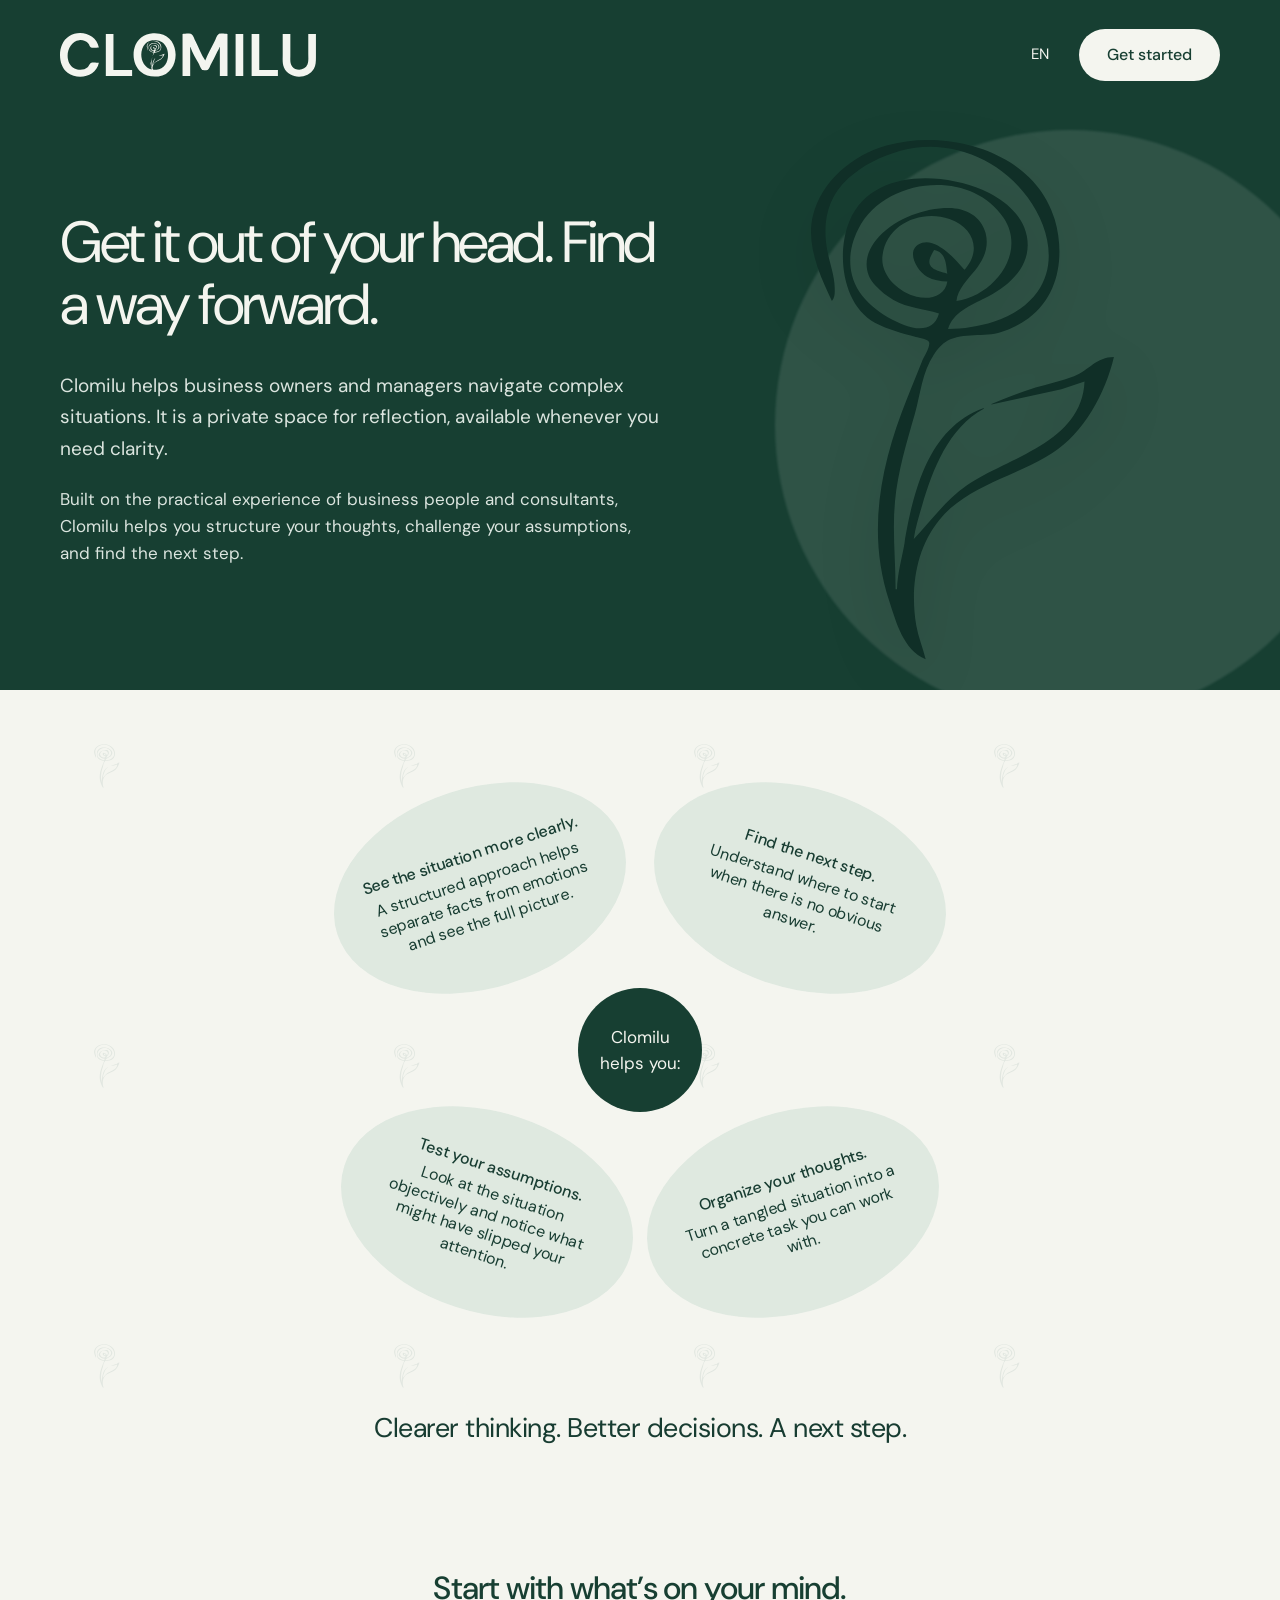
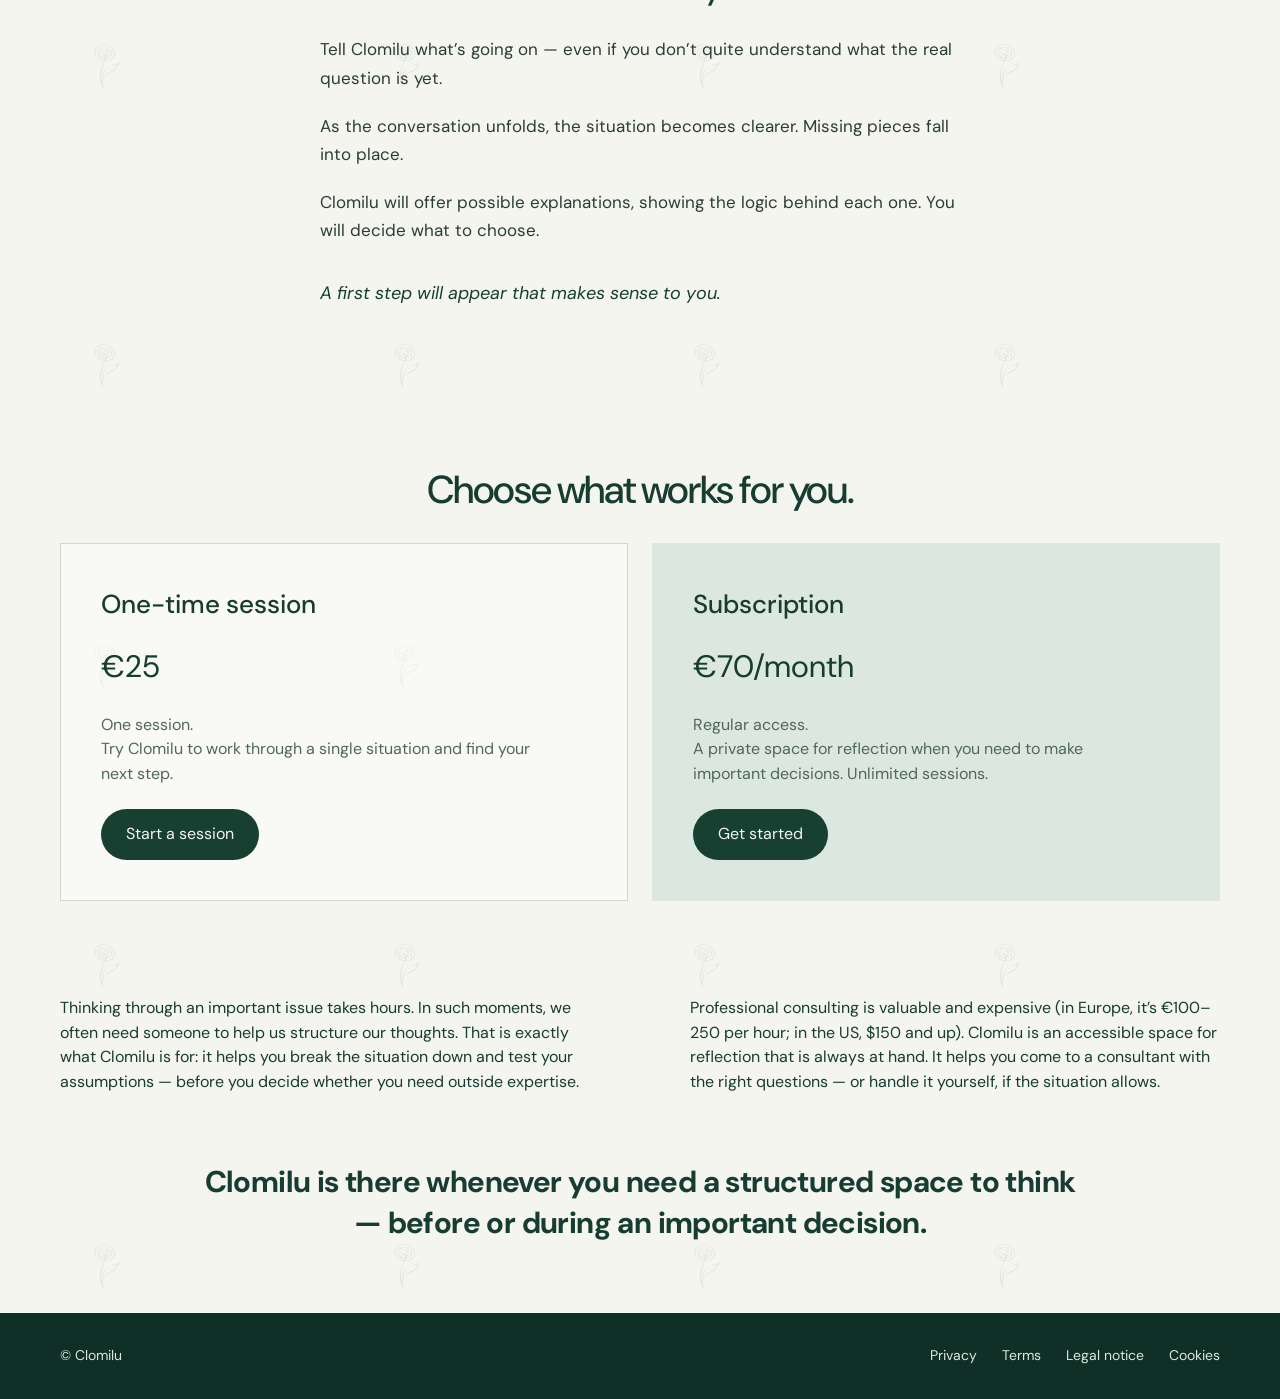
==== commit 5a657c72: "Revise about section text in index.html Updated French text for clarity and coherence." ====
--- a/index.html
+++ b/index.html
@@ -66,10 +66,10 @@
     <section class="section about-product">
     <div class="container">
       <h2 data-i18n="about.title">Commencez par ce que vous avez en tête.</h2>
-      <p data-i18n="about.p1">Dites à Clomilu ce qui vous trotte dans la tête — même si vous ne savez pas encore très bien quelle est la vraie question.</p>
-      <p data-i18n="about.p2">Au fil de la conversation, la situation devient plus claire. Les éléments qui manquent prennent leur place, et Clomilu peut proposer quelques explications possibles, en vous montrant le raisonnement qui se cache derrière chacune.</p>
-      <p data-i18n="about.p3">Vous décidez de ce qui vous parle, de ce qui ne vous parle pas, et de la direction que vous souhaitez prendre.</p>
-      <p class="about-final" data-i18n="about.final">Jusqu’à ce qu’une voie plus claire se dessine — avec une première étape qui vous semble juste.</p>
+      <p data-i18n="about.p1">Dites à Clomilu ce qui se passe — même si vous ne comprenez pas encore très bien quelle est la vraie question.</p>
+      <p data-i18n="about.p2">Au fil de la conversation, la situation s'éclaircit. Les pièces manquantes trouvent leur place.</p>
+      <p data-i18n="about.p3">Clomilu proposera des explications possibles, en montrant la logique de chacune. Vous déciderez vous-même de ce qui vous parle.</p>
+      <p class="about-final" data-i18n="about.final">Un premier pas apparaîtra, celui qui a du sens pour vous.</p>
     </div>
   </section>
 
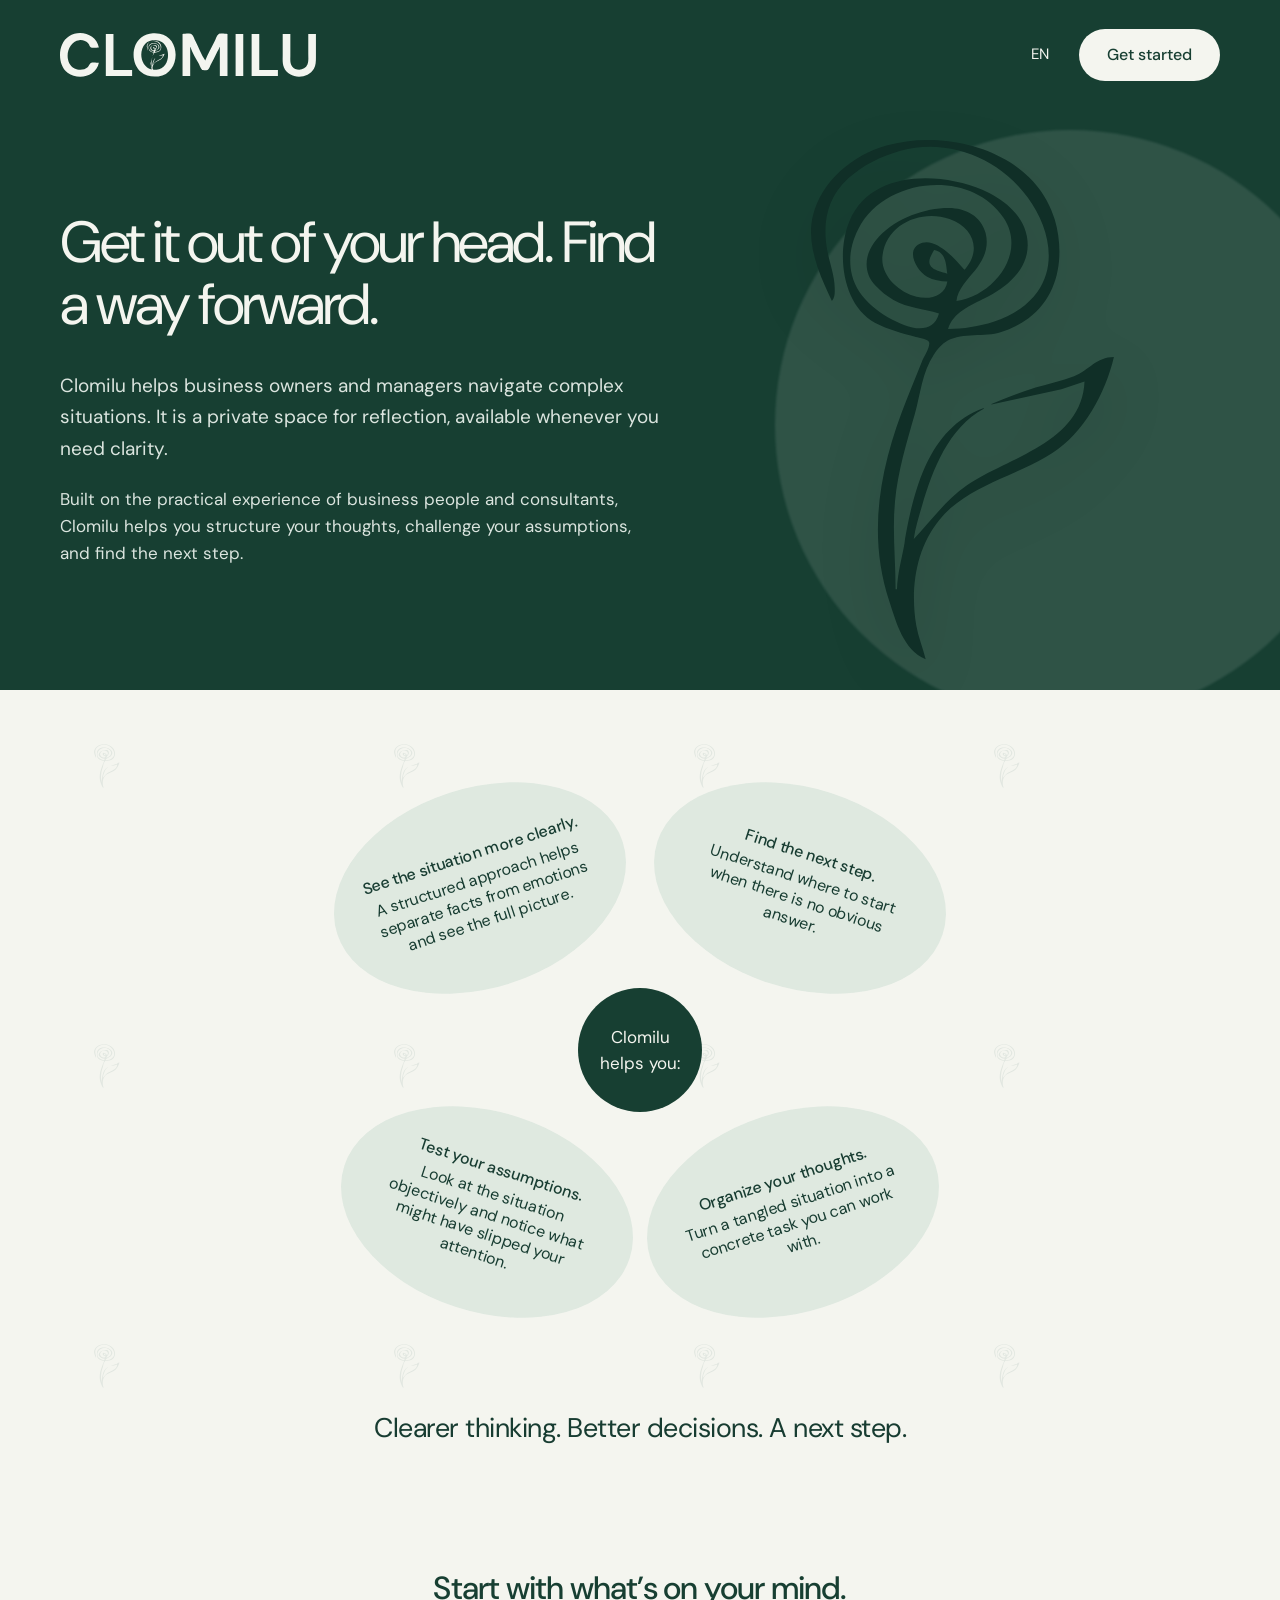
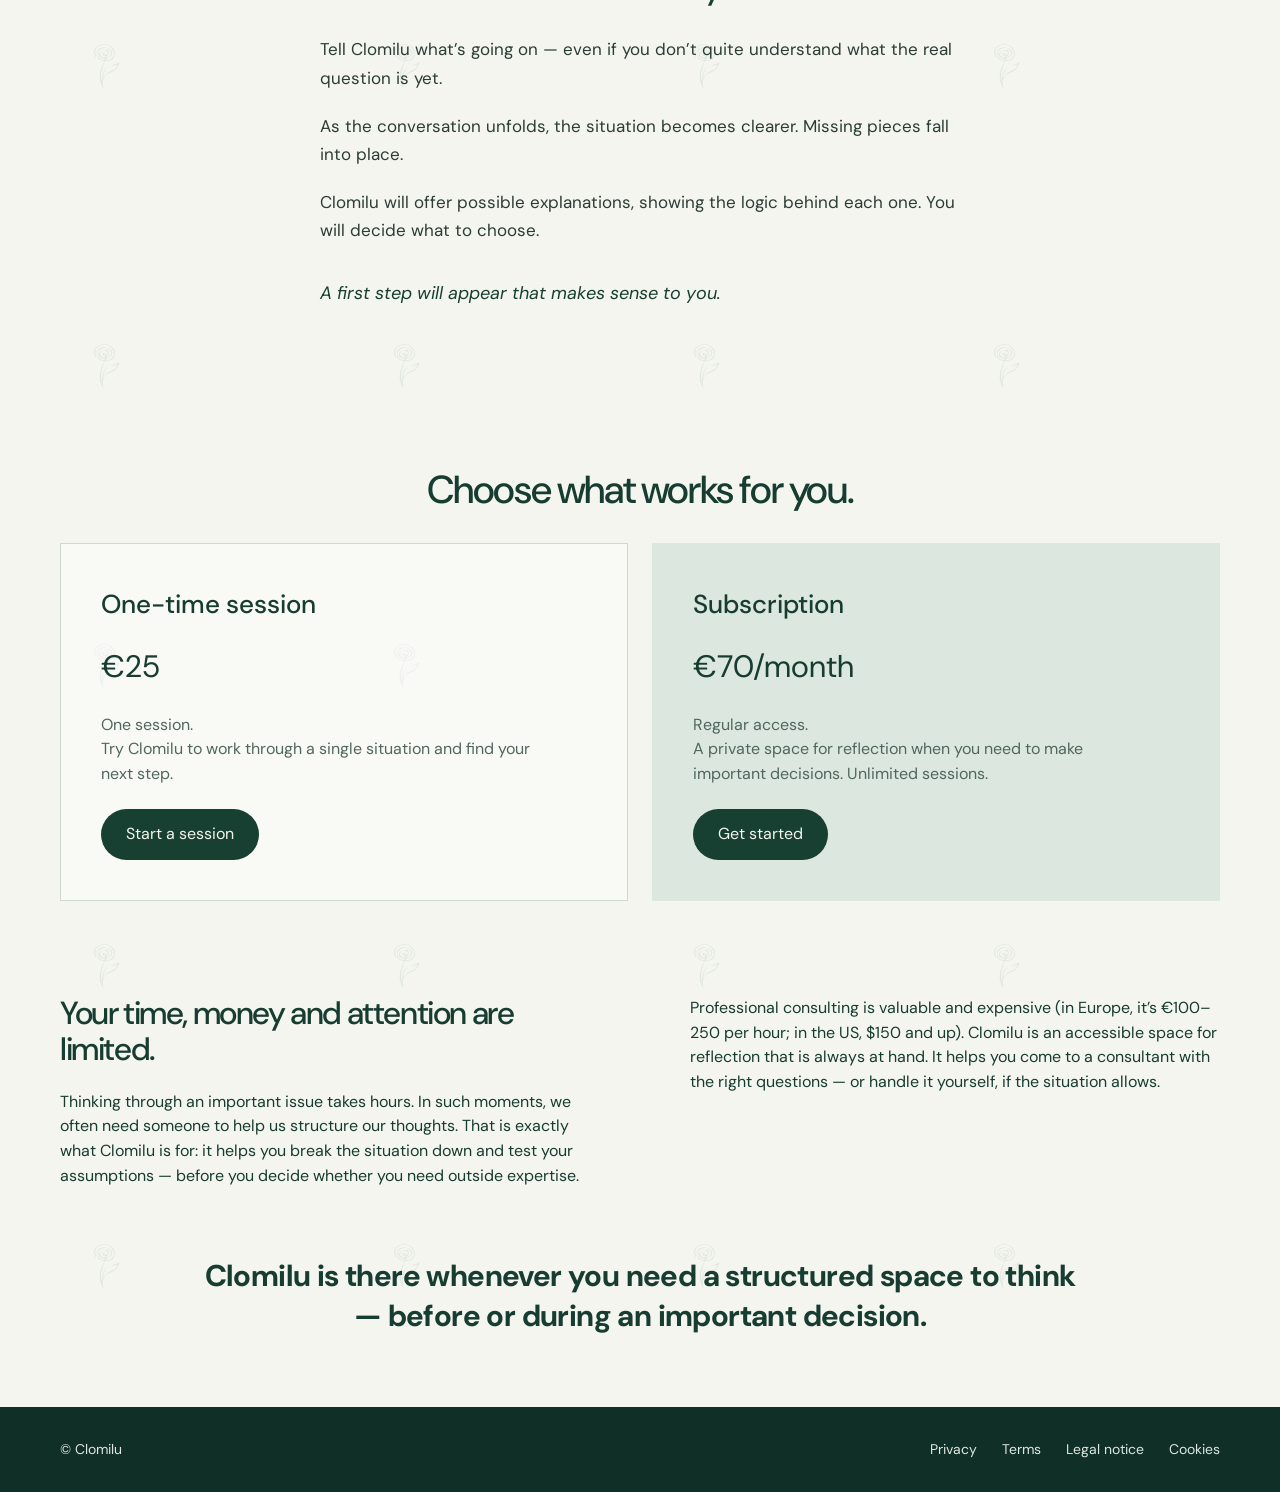
==== commit 775a3be7: "Add new section on time and money management" ====
--- a/index.html
+++ b/index.html
@@ -96,6 +96,7 @@
   <section class="economics">
     <div class="container econ-grid">
       <div class="econ-copy">
+        <h2 data-i18n="economics.time.title">Votre temps, votre argent et votre attention sont limités.</h2>
         <p data-i18n="economics.time.p1">Réfléchir à une question importante prend des heures. Dans ces moments-là, on a souvent besoin d'un interlocuteur pour nous aider à structurer nos pensées. C'est précisément pour cela que Clomilu a été créé : il aide à décomposer la situation et à tester ses hypothèses — avant de décider si l'on a besoin d'une expertise externe.</p>
       </div>
       <div class="econ-copy">
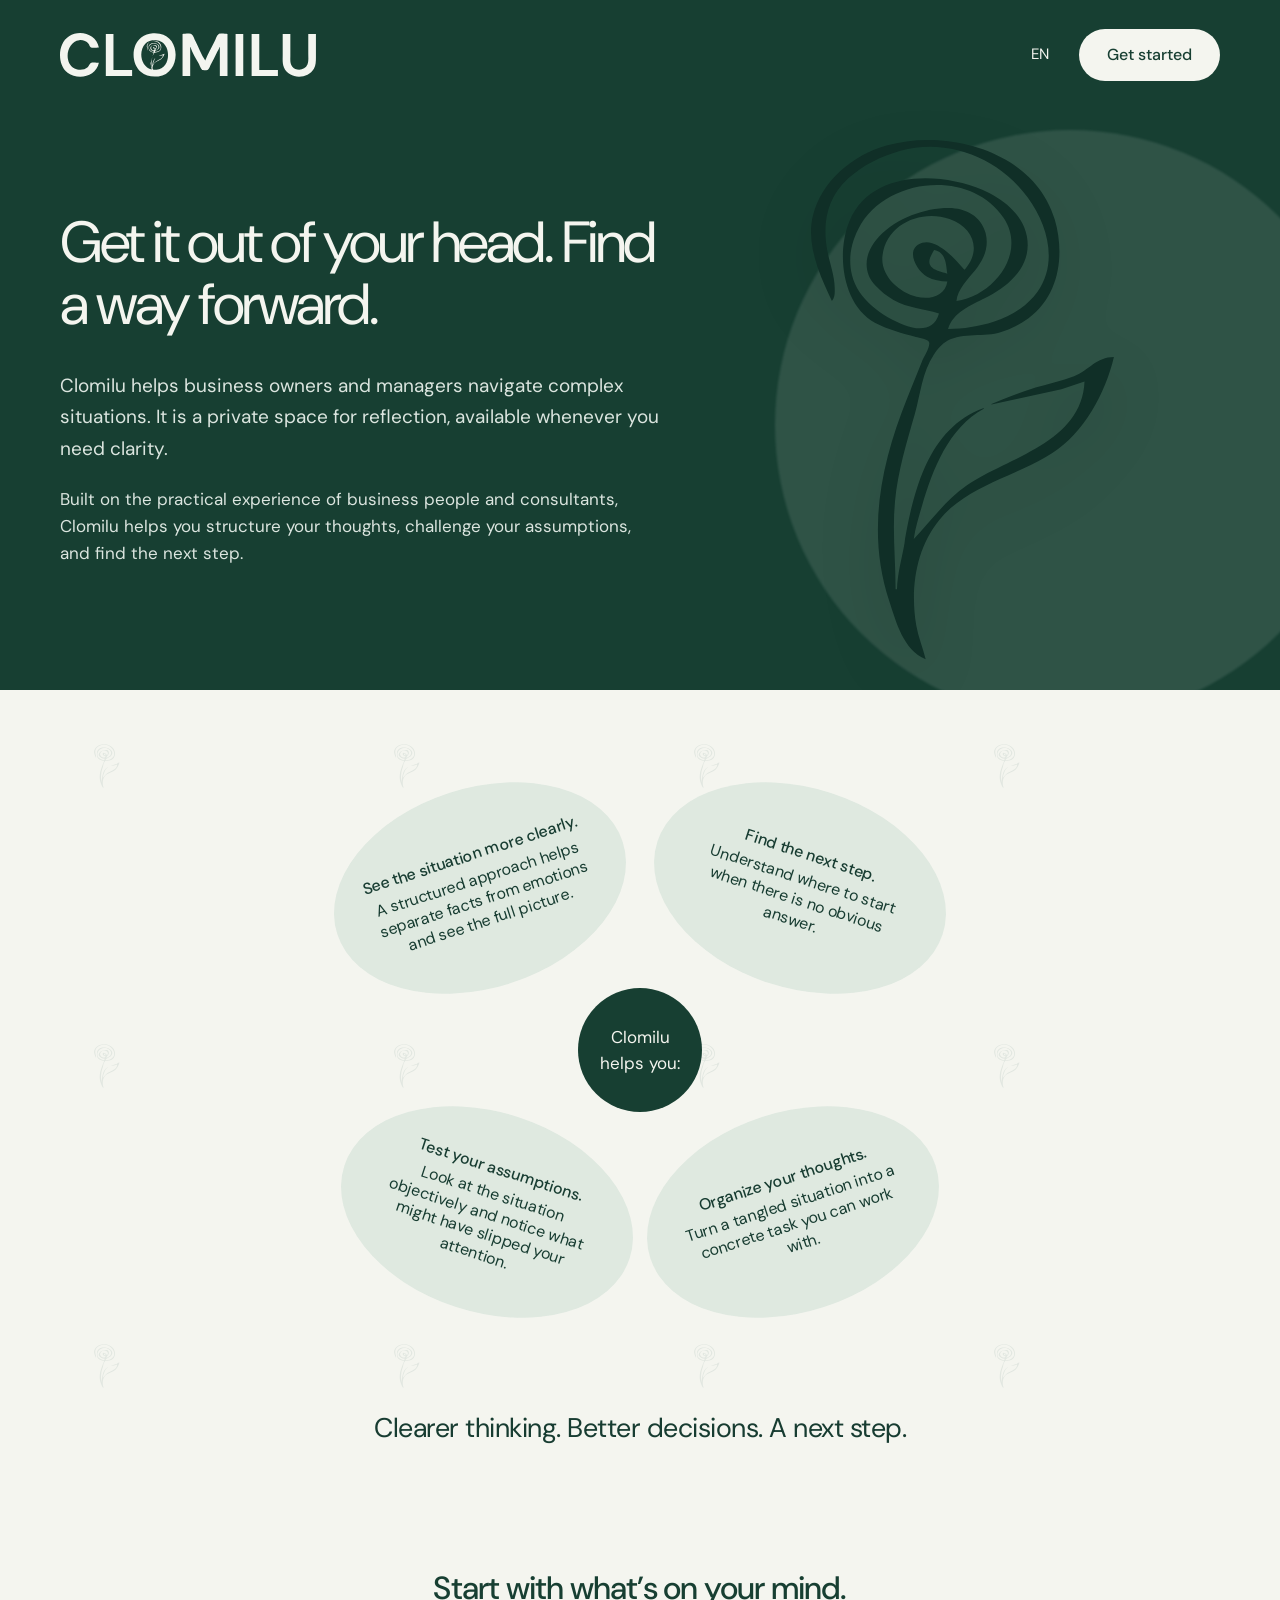
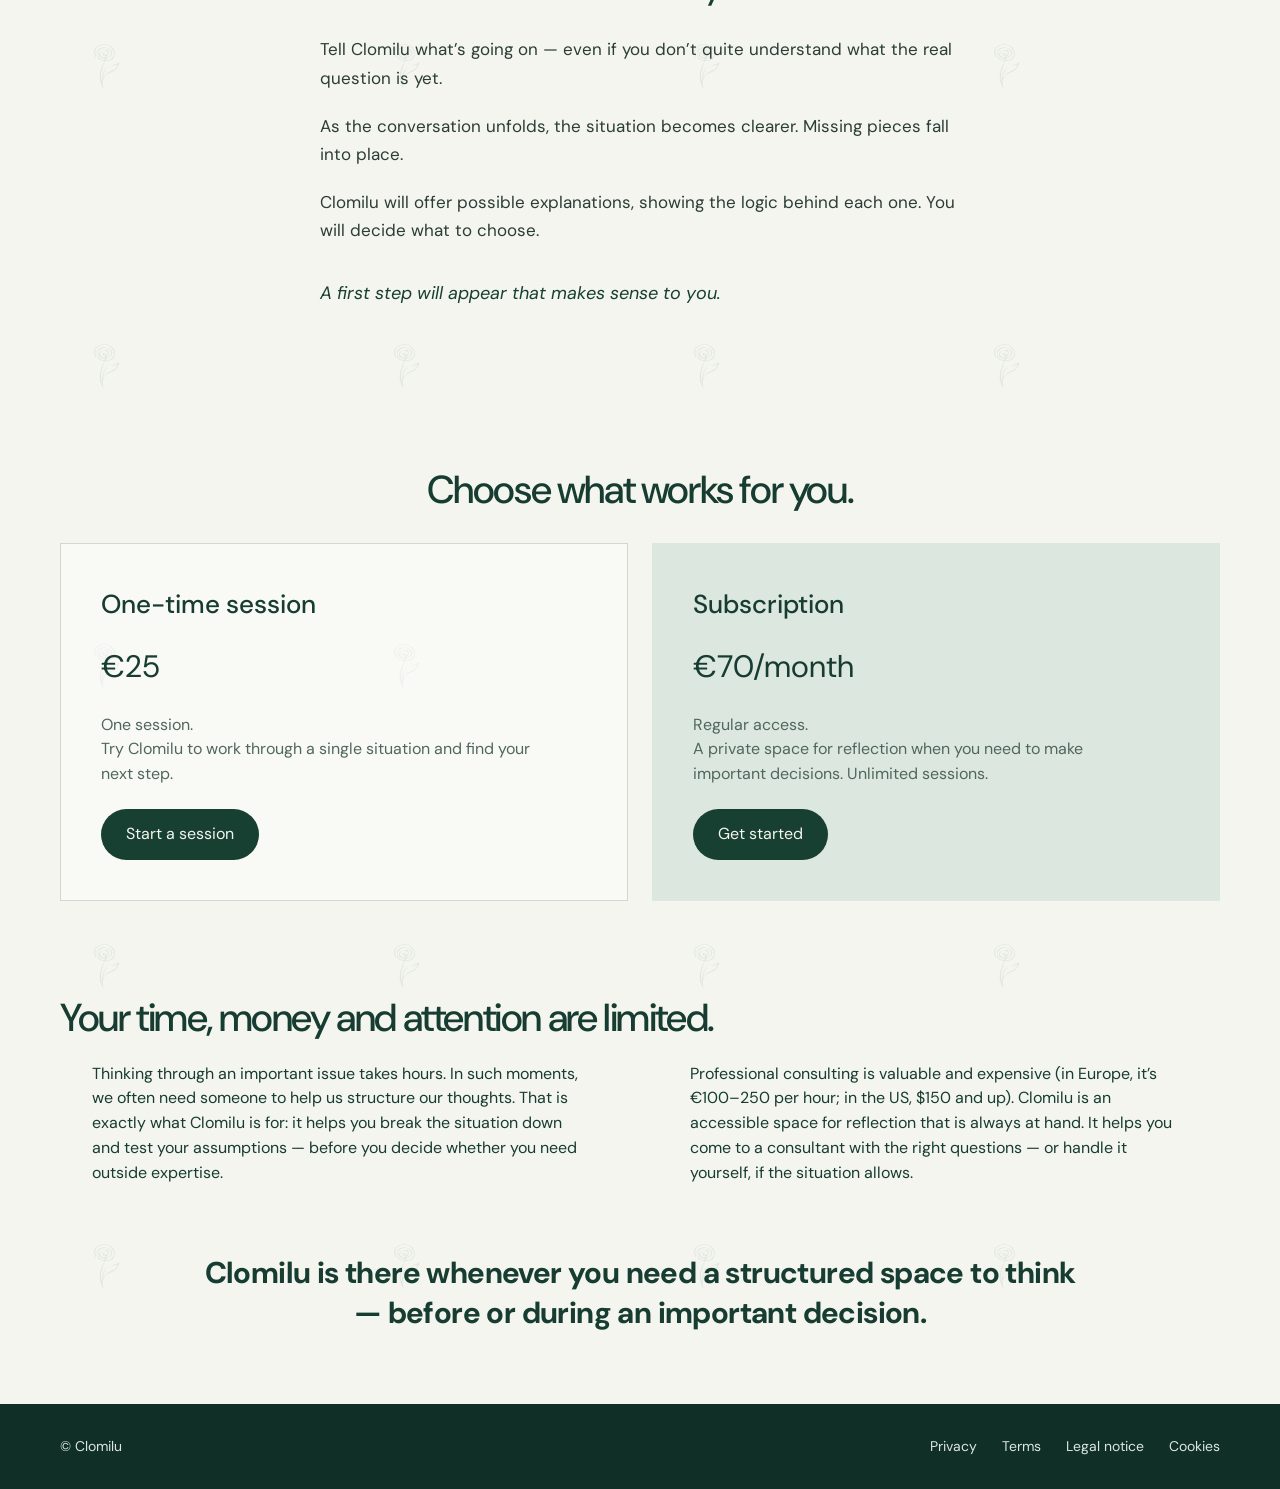
==== commit fcc13885: "Update economics section heading text" ====
--- a/index.html
+++ b/index.html
@@ -94,9 +94,10 @@
   </section>
 
   <section class="economics">
+    <div class="container">
+      <h2 class="econ-title-center" data-i18n="economics.time.title">Votre temps, votre argent et votre attention ne sont pas illimités.</h2>
     <div class="container econ-grid">
       <div class="econ-copy">
-        <h2 data-i18n="economics.time.title">Votre temps, votre argent et votre attention sont limités.</h2>
         <p data-i18n="economics.time.p1">Réfléchir à une question importante prend des heures. Dans ces moments-là, on a souvent besoin d'un interlocuteur pour nous aider à structurer nos pensées. C'est précisément pour cela que Clomilu a été créé : il aide à décomposer la situation et à tester ses hypothèses — avant de décider si l'on a besoin d'une expertise externe.</p>
       </div>
       <div class="econ-copy">
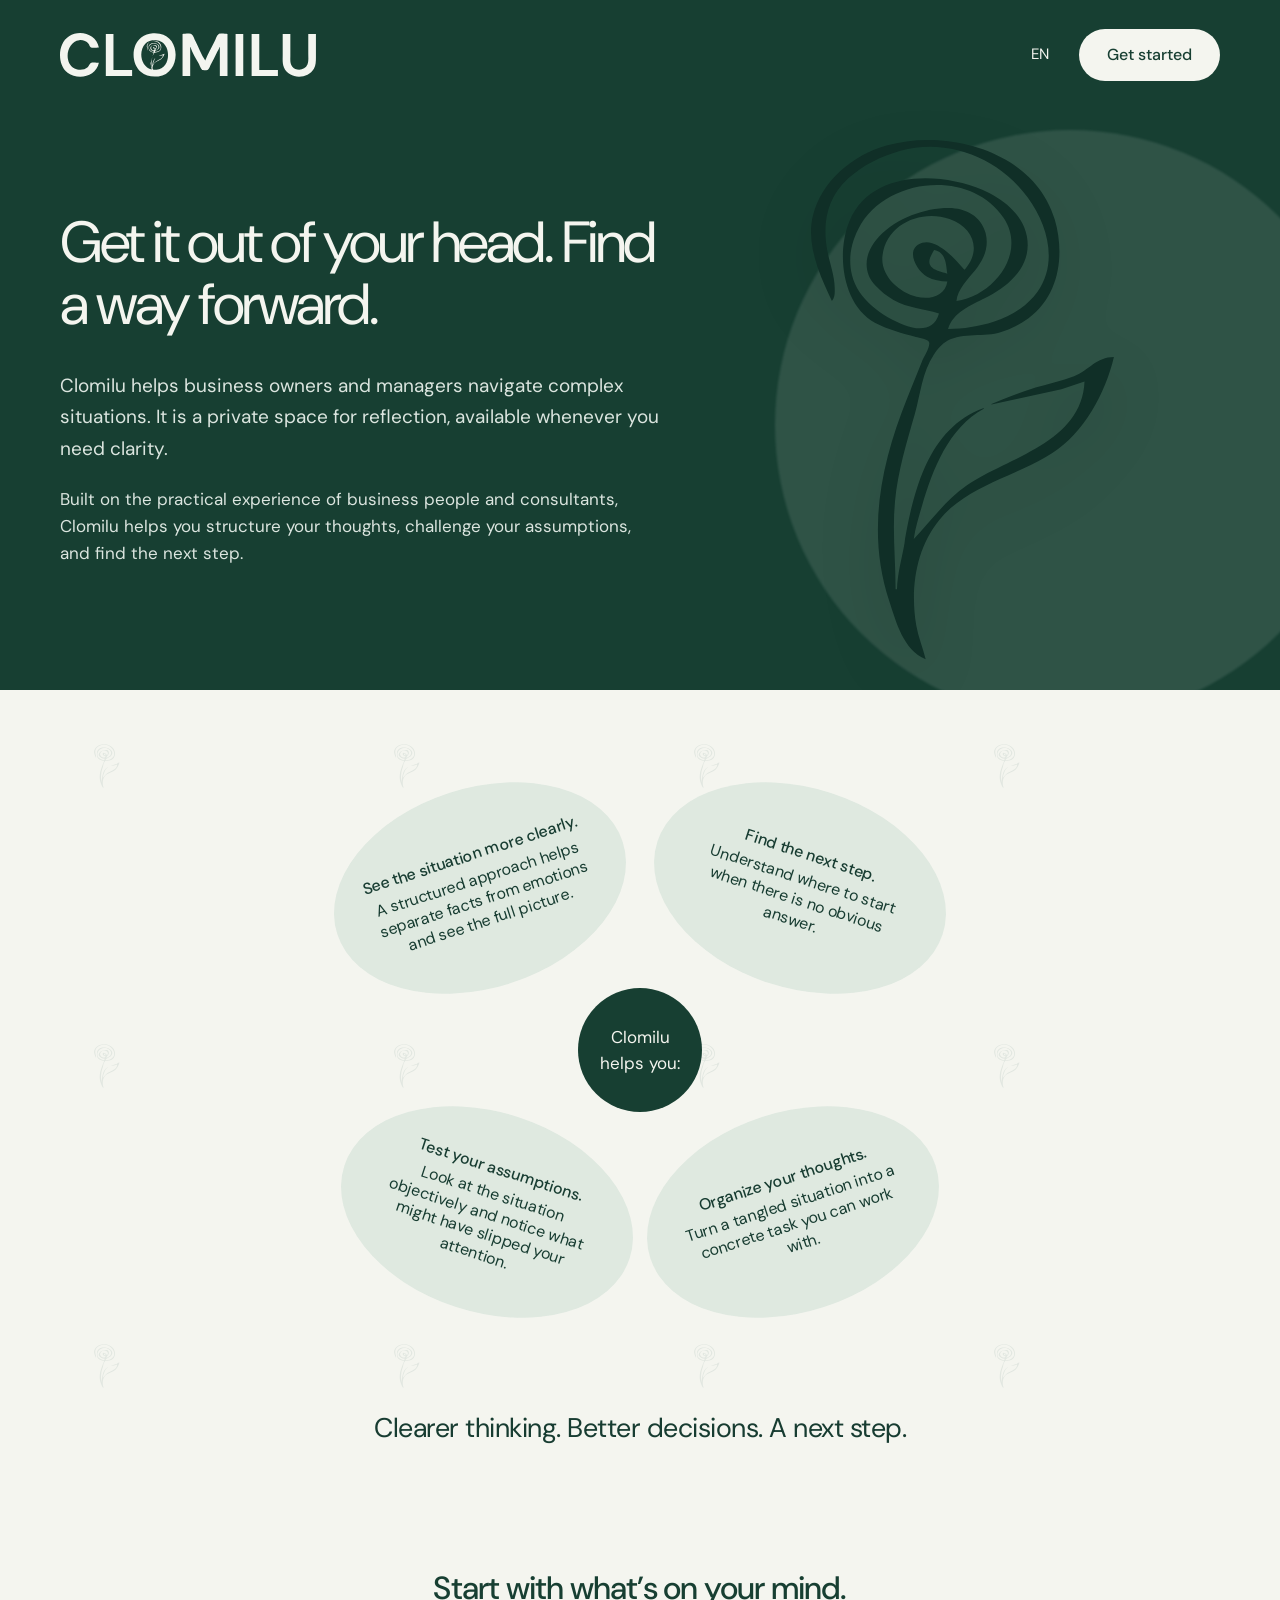
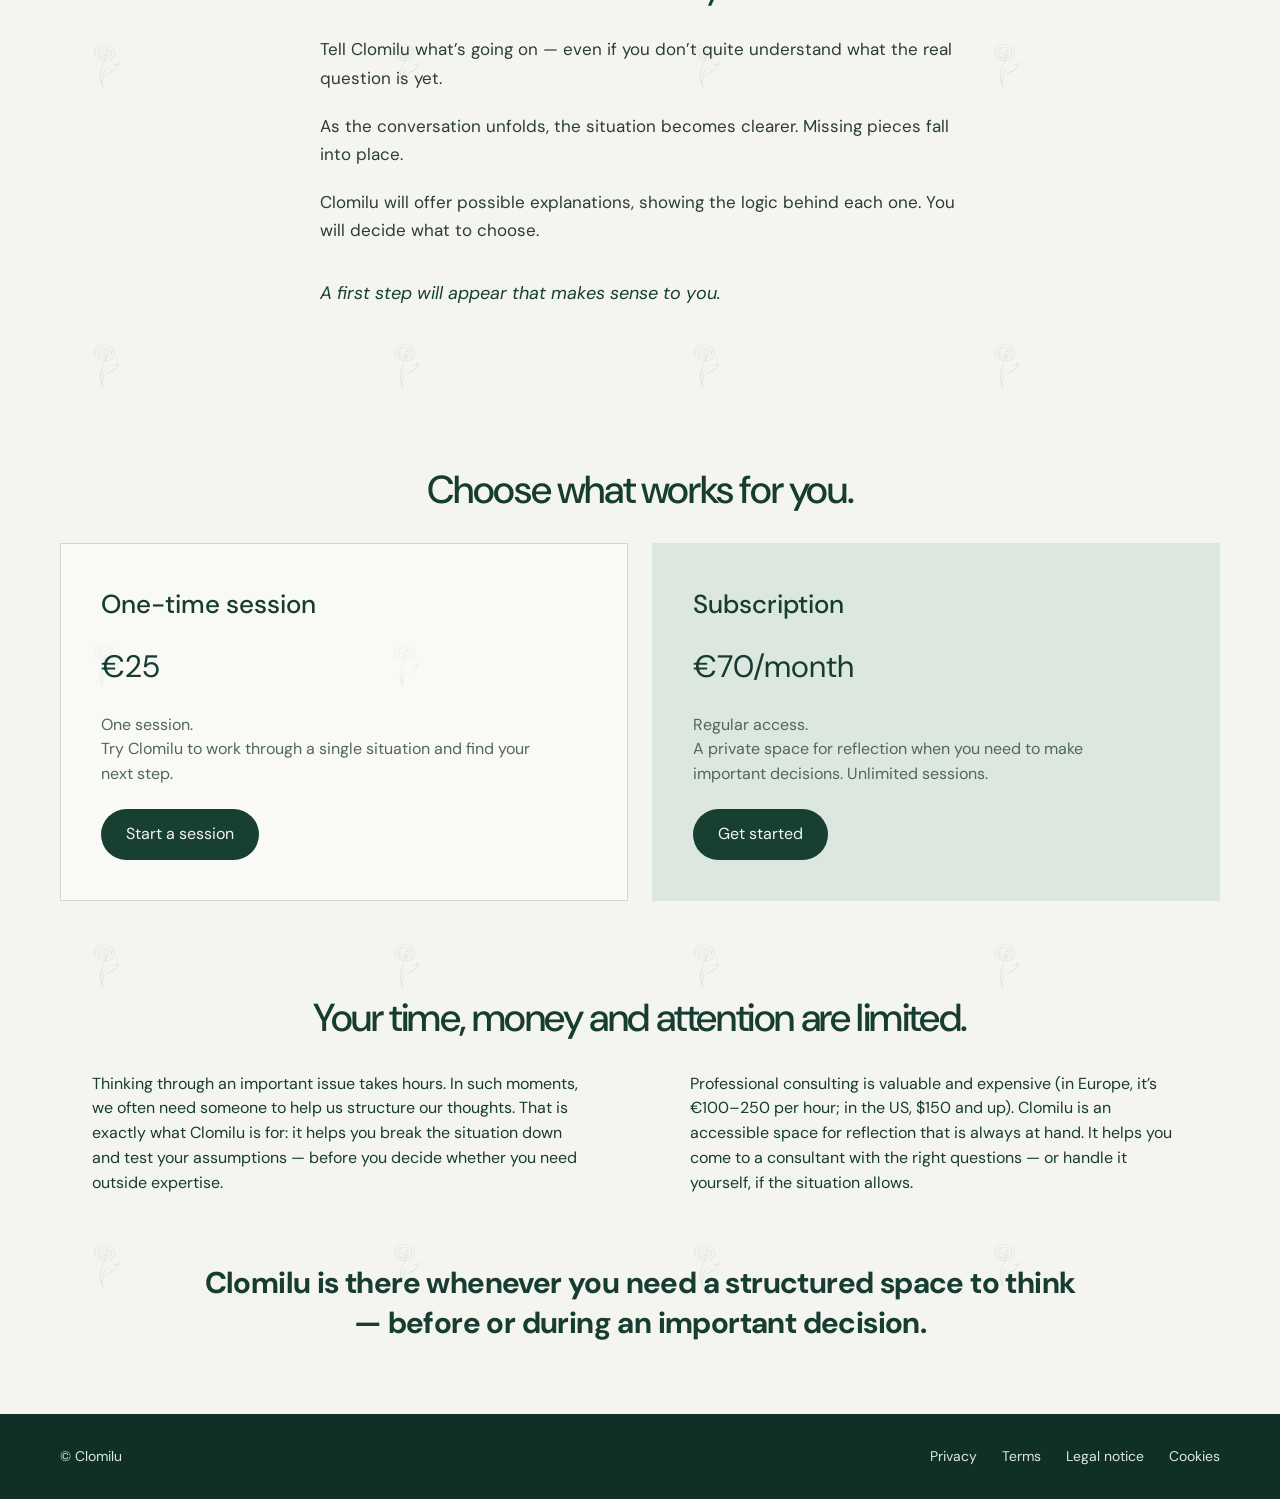
==== commit 26696619: "Add additional language options to language switcher" ====
--- a/index.html
+++ b/index.html
@@ -23,9 +23,12 @@
           <button class="lang-current" type="button" aria-expanded="false" aria-haspopup="true">FR</button>
           <div class="lang-menu">
             <button type="button" data-lang="fr">FR</button>
+            <button type="button" data-lang="de">DE</button>
             <button type="button" data-lang="en">EN</button>
             <button type="button" data-lang="es">ES</button>
+            <button type="button" data-lang="it">IT</button>
             <button type="button" data-lang="ru">RU</button>
+            <button type="button" data-lang="sv">SV</button>
           </div>
         </div>
         <a class="cta" href="login.html" data-i18n="nav.cta" data-auth-cta>Commencer</a>
--- a/styles.css
+++ b/styles.css
@@ -290,6 +290,12 @@
 .economics{
   padding-top:45px;
   padding-bottom:45px;
+}
+.econ-title-center {
+  text-align: center !important;
+  display: block;
+  width: 100%;
+  margin-bottom: 2rem;
 }
 .econ-grid{
   display:grid;
@@ -1183,24 +1189,28 @@
 .msg-user{
   justify-content:flex-end;
 }
-.msg-user .msg-body{
-  background:#CFD9D2;
-  color:var(--forest-deep);
-  padding:14px 18px;
-  border-radius:14px;
-  max-width:80%;
-  font-size:15px;
-  line-height:1.55;
-}
-
-/* Сообщение Clomilu — фон #F4F5EF */
-.msg-clomilu{
-  justify-content:flex-start;
-}
-.msg-clomilu .msg-body{
-  background:#F4F5EF;
-  color:var(--ink);
-  max-width:100%;
+/* Сообщение пользователя — прозрачный фон (как основной), выравнивание вправо */
+.msg-user .msg-body {
+  background: transparent;
+  color: var(--ink); 
+  padding: 14px 0;     
+  border-radius: 0;   
+  max-width: 80%;
+  font-size: 15px;
+  line-height: 1.55;
+}
+
+/* Сообщение Clomilu — зеленый фон #CFD9D2, выравнивание влево */
+.msg-clomilu {
+  justify-content: flex-start;
+}
+.msg-clomilu .msg-body {
+  background: #CFD9D2;  
+  color: var(--forest-deep);
+  padding: 14px 18px;
+  border-radius: 14px;
+  max-width: 80%;     
+  line-height: 1.55;
 }
 
 /* Уведомление о приватности — первое сообщение */
@@ -1511,3 +1521,33 @@
     margin-bottom:28px;
   }
 }
+
+/* Кнопка удаления аккаунта (в стиле settings-signout, но красная) */
+.settings-signout.danger {
+  color: #a12a2a; /* Темно-красный текст */
+  border-color: #e0b4b4; /* Светло-красная рамка */
+}
+
+.settings-signout.danger:hover {
+  background-color: #fdf2f2; /* Легкий розовый фон при наведении */
+  border-color: #a12a2a;
+}
+
+/* Постоянная сноска о хранении данных */
+.app-storage-notice {
+  text-align: center;
+  font-size: 12px;
+  color: #8a8f8c; /* Мягкий серо-зеленый цвет, не слишком контрастный */
+  padding: 0 20px 10px 20px; /* Отступы по бокам и снизу */
+  max-width: 760px; /* Чтобы не растягивалось на весь экран */
+  margin: 0 auto;
+  line-height: 1.4;
+}
+
+.app-storage-notice a {
+  color: #8a8f8c;
+  text-decoration: underline;
+}
+.app-storage-notice a:hover {
+  color: var(--forest); /* При наведении становится основным цветом */
+}
